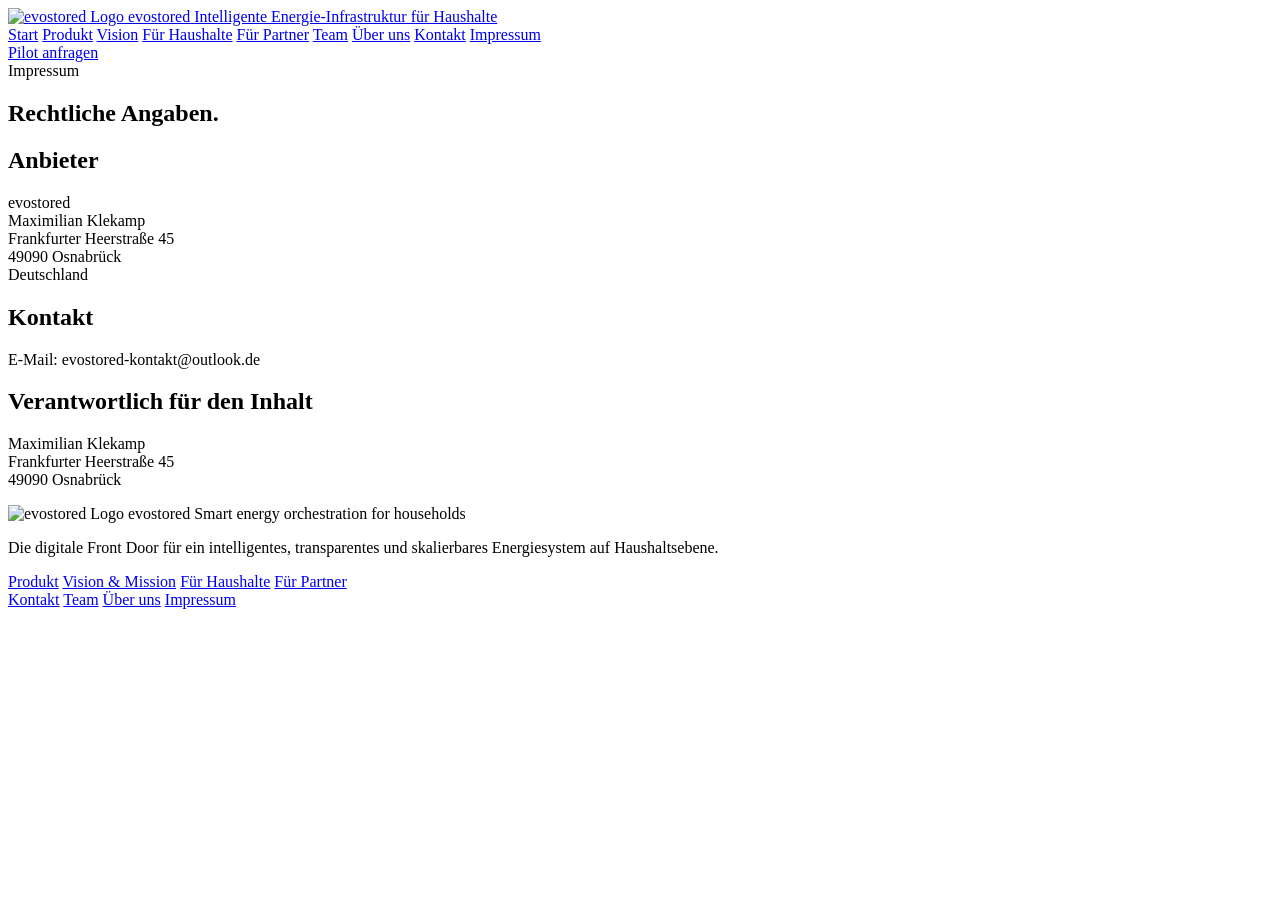
==== impressum.html @ fd114078 "Create impressum.html" ====
<!DOCTYPE html>
<html lang="de">
<head>
  <meta charset="utf-8" />
  <meta name="viewport" content="width=device-width, initial-scale=1.0" />
  <title>Impressum – evostored</title>
  <meta name="description" content="Impressum von evostored." />
  <link rel="stylesheet" href="styles.css" />
</head>
<body>
  <header class="site-header">
    <div class="container nav">
      <a class="brand" href="index.html">
        <img src="logo.png" alt="evostored Logo" />
        <span class="brand-copy">
          <span class="brand-name">evostored</span>
          <span class="brand-tag">Intelligente Energie-Infrastruktur für Haushalte</span>
        </span>
      </a>
      <nav class="nav-links" aria-label="Hauptnavigation">
        <a href="index.html">Start</a>
        <a href="produkt.html">Produkt</a>
        <a href="vision.html">Vision</a>
        <a href="kunden.html">Für Haushalte</a>
        <a href="partner.html">Für Partner</a>
        <a href="team.html">Team</a>
        <a href="ueber-uns.html">Über uns</a>
        <a href="kontakt.html">Kontakt</a>
        <a class="active" href="impressum.html">Impressum</a>
      </nav>
      <a class="nav-cta" href="kontakt.html">Pilot anfragen</a>
    </div>
  </header>

  <main>
    <section class="page-hero">
      <div class="container page-hero-inner">
        <div class="page-hero-copy">
          <span class="eyebrow">Impressum</span>
          <h1>Rechtliche Angaben.</h1>
        </div>
      </div>
    </section>

    <section class="section section-light">
      <div class="container">
        <article class="card legal-card">
          <div>
            <h2>Anbieter</h2>
            <p>
              evostored<br />
              Maximilian Klekamp<br />
              Frankfurter Heerstraße 45<br />
              49090 Osnabrück<br />
              Deutschland
            </p>
          </div>
          <div>
            <h2>Kontakt</h2>
            <p>E-Mail: evostored-kontakt@outlook.de</p>
          </div>
          <div>
            <h2>Verantwortlich für den Inhalt</h2>
            <p>
              Maximilian Klekamp<br />
              Frankfurter Heerstraße 45<br />
              49090 Osnabrück
            </p>
          </div>
        </article>
      </div>
    </section>
  </main>

  <footer class="site-footer">
    <div class="container footer-grid">
      <div>
        <div class="brand">
          <img src="logo.png" alt="evostored Logo" />
          <span class="brand-copy">
            <span class="brand-name">evostored</span>
            <span class="brand-tag">Smart energy orchestration for households</span>
          </span>
        </div>
        <p style="margin-top: 1rem;">
          Die digitale Front Door für ein intelligentes, transparentes und skalierbares Energiesystem auf Haushaltsebene.
        </p>
      </div>
      <div class="footer-links">
        <a href="produkt.html">Produkt</a>
        <a href="vision.html">Vision &amp; Mission</a>
        <a href="kunden.html">Für Haushalte</a>
        <a href="partner.html">Für Partner</a>
      </div>
      <div class="footer-meta">
        <a href="kontakt.html">Kontakt</a>
        <a href="team.html">Team</a>
        <a href="ueber-uns.html">Über uns</a>
        <a href="impressum.html">Impressum</a>
      </div>
    </div>
  </footer>
</body>
</html>
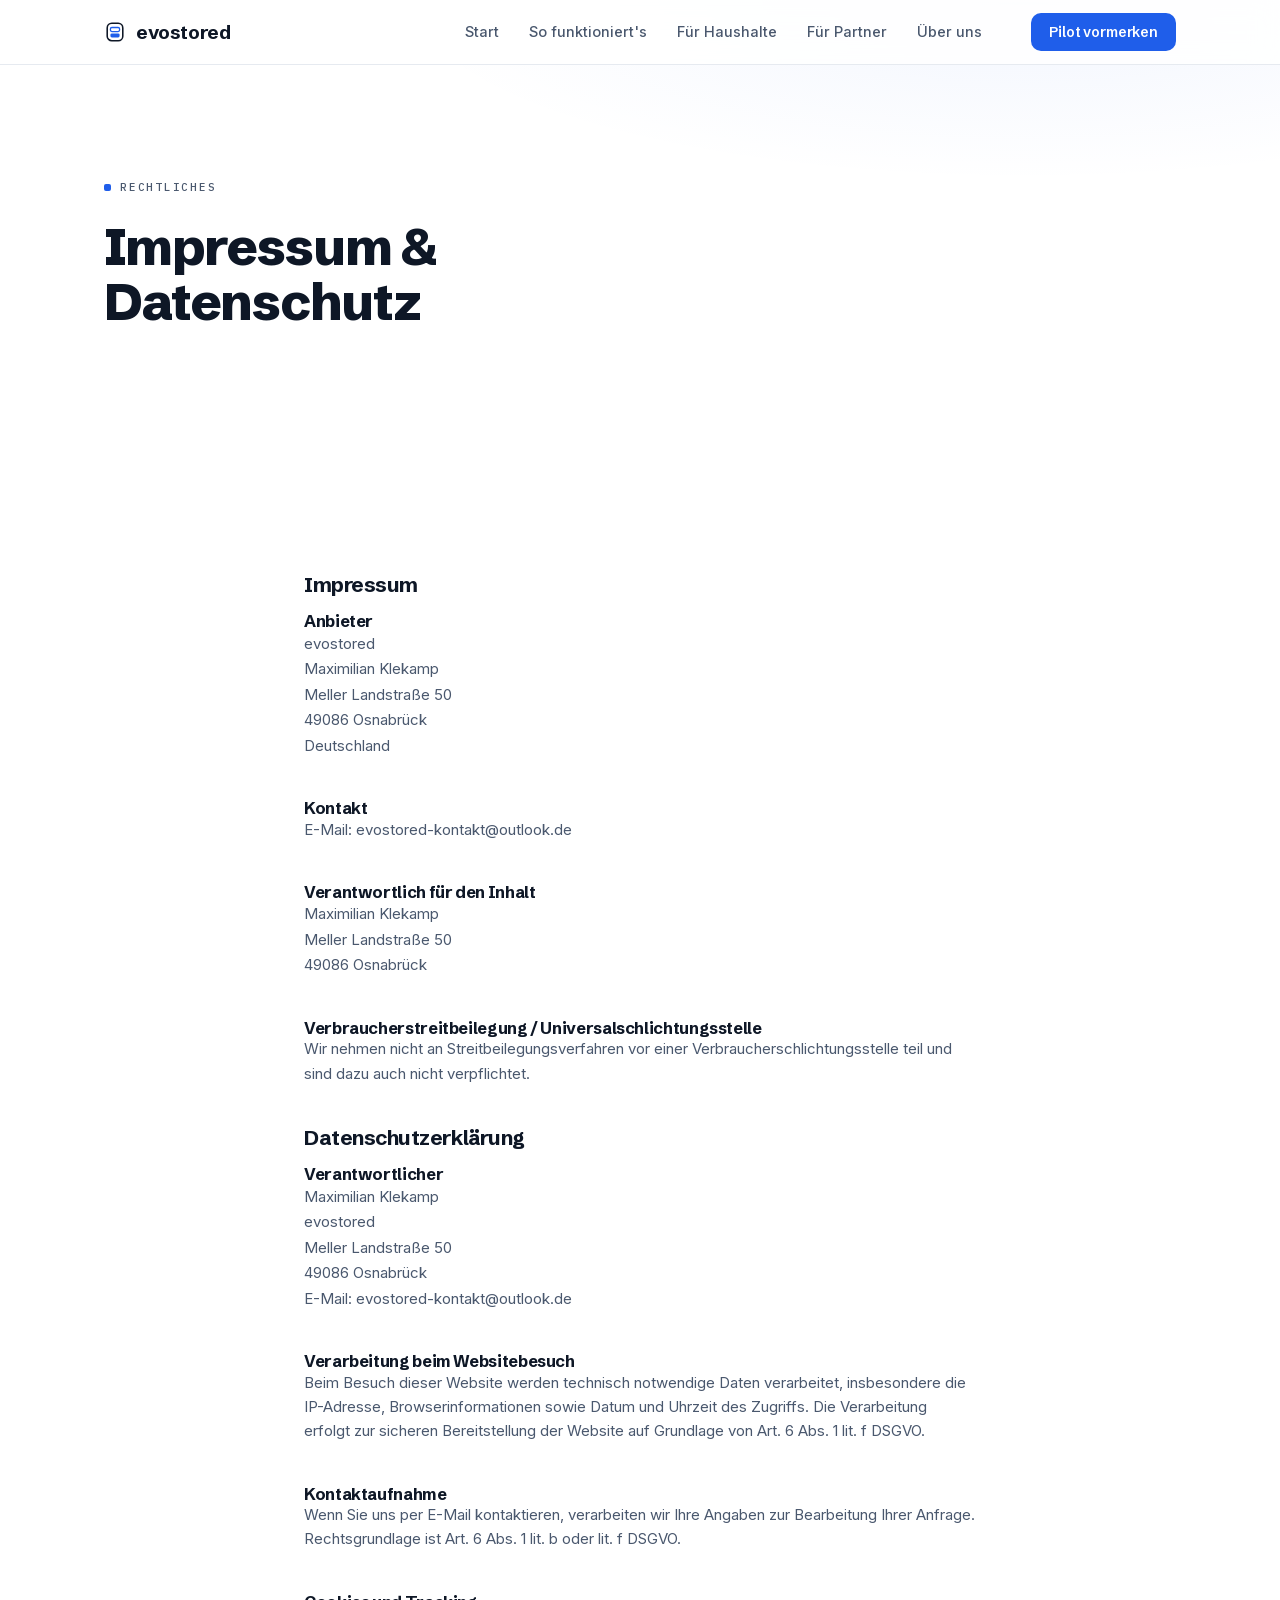
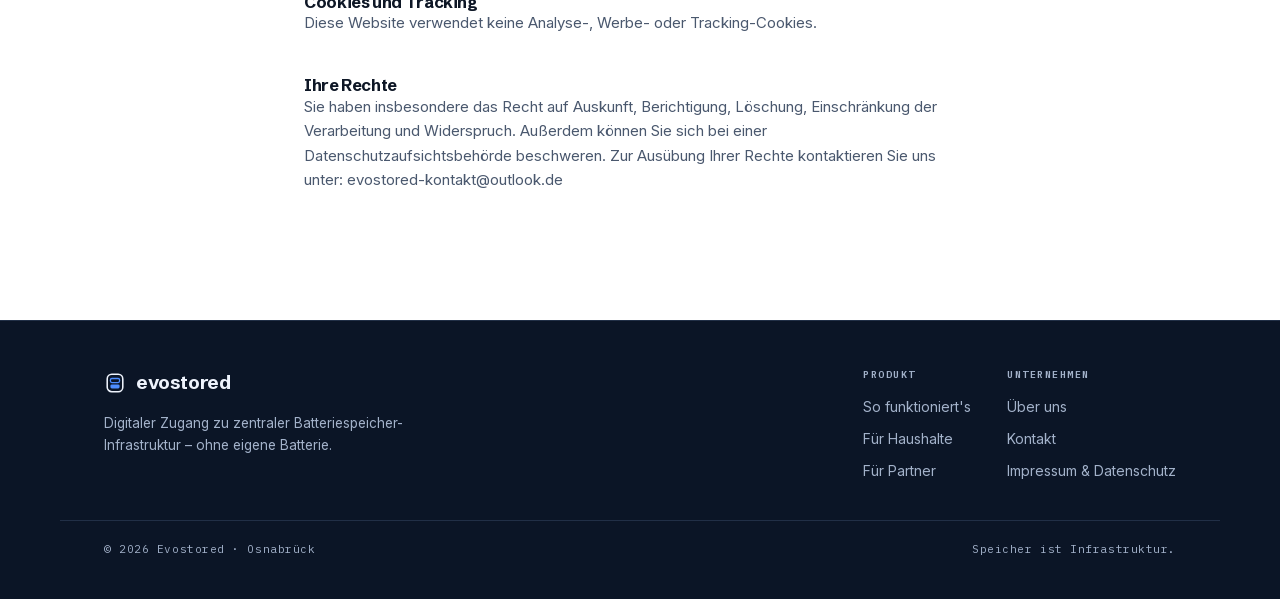
==== commit a803bcd4: "Helles Redesign + alle Review-Fixes Farbwelt gedreht: weißer Grund, Tinten-Navy, Elektroblau als Akt" ====
--- a/impressum.html
+++ b/impressum.html
@@ -2,103 +2,150 @@
 <html lang="de">
 <head>
   <meta charset="utf-8" />
-  <meta name="viewport" content="width=device-width, initial-scale=1.0" />
-  <title>Impressum – evostored</title>
-  <meta name="description" content="Impressum von evostored." />
+  <meta name="viewport" content="width=device-width, initial-scale=1" />
+  <title>Impressum &amp; Datenschutz – Evostored</title>
+  <meta name="description" content="Impressum und Datenschutzerklärung von Evostored." />
+  <meta name="robots" content="noindex, follow" />
+  <link rel="icon" type="image/svg+xml" href="favicon.svg" />
+  <script>document.documentElement.classList.add("js");</script>
   <link rel="stylesheet" href="styles.css" />
 </head>
 <body>
-  <header class="site-header">
-    <div class="container nav">
-      <a class="brand" href="index.html">
-        <img src="logo.png" alt="evostored Logo" />
-        <span class="brand-copy">
-          <span class="brand-name">evostored</span>
-          <span class="brand-tag">Intelligente Energie-Infrastruktur für Haushalte</span>
-        </span>
+
+  <header class="site-nav">
+    <div class="wrap nav-bar">
+      <a class="brand" href="index.html" aria-label="Evostored – Startseite">
+        <svg viewBox="0 0 24 24" aria-hidden="true">
+          <rect x="3.5" y="2.5" width="17" height="19" rx="5" fill="none" stroke="#0e1726" stroke-width="1.7"/>
+          <rect x="7" y="13.5" width="10" height="4.4" rx="1.6" fill="#1f5eea"/>
+          <rect x="7" y="7.1" width="10" height="4.4" rx="1.6" fill="none" stroke="#1f5eea" stroke-width="1.4"/>
+        </svg>
+        evostored
       </a>
       <nav class="nav-links" aria-label="Hauptnavigation">
         <a href="index.html">Start</a>
-        <a href="produkt.html">Produkt</a>
-        <a href="vision.html">Vision</a>
+        <a href="index.html#so-funktionierts">So funktioniert's</a>
         <a href="kunden.html">Für Haushalte</a>
         <a href="partner.html">Für Partner</a>
-        <a href="team.html">Team</a>
         <a href="ueber-uns.html">Über uns</a>
-        <a href="kontakt.html">Kontakt</a>
-        <a class="active" href="impressum.html">Impressum</a>
       </nav>
-      <a class="nav-cta" href="kontakt.html">Pilot anfragen</a>
+      <a class="btn btn-primary nav-cta" href="kontakt.html">Pilot vormerken</a>
+      <button class="nav-burger" aria-label="Menü öffnen" aria-expanded="false">
+        <svg viewBox="0 0 20 20" fill="none" stroke="currentColor" stroke-width="1.8" stroke-linecap="round"><path d="M2.5 5.5h15M2.5 10h15M2.5 14.5h15"/></svg>
+      </button>
     </div>
+    <nav class="nav-drawer" aria-label="Mobile Navigation">
+      <a href="index.html">Start</a>
+      <a href="index.html#so-funktionierts">So funktioniert's</a>
+      <a href="kunden.html">Für Haushalte</a>
+      <a href="partner.html">Für Partner</a>
+      <a href="ueber-uns.html">Über uns</a>
+      <a href="kontakt.html">Kontakt</a>
+      <a class="btn btn-primary drawer-cta" href="kontakt.html">Pilot vormerken</a>
+    </nav>
   </header>
 
   <main>
     <section class="page-hero">
-      <div class="container page-hero-inner">
-        <div class="page-hero-copy">
-          <span class="eyebrow">Impressum</span>
-          <h1>Rechtliche Angaben.</h1>
-        </div>
+      <div class="wrap">
+        <span class="kicker">Rechtliches</span>
+        <h1>Impressum &amp; Datenschutz</h1>
       </div>
     </section>
 
-    <section class="section section-light">
-      <div class="container">
-        <article class="card legal-card">
-          <div>
-            <h2>Anbieter</h2>
-            <p>
-              evostored<br />
-              Maximilian Klekamp<br />
-              Frankfurter Heerstraße 45<br />
-              49090 Osnabrück<br />
-              Deutschland
-            </p>
-          </div>
-          <div>
-            <h2>Kontakt</h2>
-            <p>E-Mail: evostored-kontakt@outlook.de</p>
-          </div>
-          <div>
-            <h2>Verantwortlich für den Inhalt</h2>
-            <p>
-              Maximilian Klekamp<br />
-              Frankfurter Heerstraße 45<br />
-              49090 Osnabrück
-            </p>
-          </div>
-        </article>
+    <section class="chapter">
+      <div class="wrap legal">
+        <div>
+          <h2>Impressum</h2>
+          <h3 style="margin-top: 18px;">Anbieter</h3>
+          <address>
+            evostored<br />
+            Maximilian Klekamp<br />
+            Meller Landstraße 50<br />
+            49086 Osnabrück<br />
+            Deutschland
+          </address>
+        </div>
+        <div>
+          <h3>Kontakt</h3>
+          <p>E-Mail: evostored-kontakt@outlook.de</p>
+        </div>
+        <div>
+          <h3>Verantwortlich für den Inhalt</h3>
+          <address>
+            Maximilian Klekamp<br />
+            Meller Landstraße 50<br />
+            49086 Osnabrück
+          </address>
+        </div>
+        <div>
+          <h3>Verbraucherstreitbeilegung / Universalschlichtungsstelle</h3>
+          <p>Wir nehmen nicht an Streitbeilegungsverfahren vor einer Verbraucherschlichtungsstelle teil und sind dazu auch nicht verpflichtet.</p>
+        </div>
+
+        <div>
+          <h2>Datenschutzerklärung</h2>
+          <h3 style="margin-top: 18px;">Verantwortlicher</h3>
+          <address>
+            Maximilian Klekamp<br />
+            evostored<br />
+            Meller Landstraße 50<br />
+            49086 Osnabrück<br />
+            E-Mail: evostored-kontakt@outlook.de
+          </address>
+        </div>
+        <div>
+          <h3>Verarbeitung beim Websitebesuch</h3>
+          <p>Beim Besuch dieser Website werden technisch notwendige Daten verarbeitet, insbesondere die IP-Adresse, Browserinformationen sowie Datum und Uhrzeit des Zugriffs. Die Verarbeitung erfolgt zur sicheren Bereitstellung der Website auf Grundlage von Art. 6 Abs. 1 lit. f DSGVO.</p>
+        </div>
+        <div>
+          <h3>Kontaktaufnahme</h3>
+          <p>Wenn Sie uns per E-Mail kontaktieren, verarbeiten wir Ihre Angaben zur Bearbeitung Ihrer Anfrage. Rechtsgrundlage ist Art. 6 Abs. 1 lit. b oder lit. f DSGVO.</p>
+        </div>
+        <div>
+          <h3>Cookies und Tracking</h3>
+          <p>Diese Website verwendet keine Analyse-, Werbe- oder Tracking-Cookies.</p>
+        </div>
+        <div>
+          <h3>Ihre Rechte</h3>
+          <p>Sie haben insbesondere das Recht auf Auskunft, Berichtigung, Löschung, Einschränkung der Verarbeitung und Widerspruch. Außerdem können Sie sich bei einer Datenschutzaufsichtsbehörde beschweren. Zur Ausübung Ihrer Rechte kontaktieren Sie uns unter: evostored-kontakt@outlook.de</p>
+        </div>
       </div>
     </section>
   </main>
 
   <footer class="site-footer">
-    <div class="container footer-grid">
-      <div>
-        <div class="brand">
-          <img src="logo.png" alt="evostored Logo" />
-          <span class="brand-copy">
-            <span class="brand-name">evostored</span>
-            <span class="brand-tag">Smart energy orchestration for households</span>
-          </span>
-        </div>
-        <p style="margin-top: 1rem;">
-          Die digitale Front Door für ein intelligentes, transparentes und skalierbares Energiesystem auf Haushaltsebene.
-        </p>
+    <div class="wrap footer-grid">
+      <div class="footer-brand">
+        <a class="brand" href="index.html">
+          <svg viewBox="0 0 24 24" aria-hidden="true">
+            <rect x="3.5" y="2.5" width="17" height="19" rx="5" fill="none" stroke="#eef3fc" stroke-width="1.7"/>
+            <rect x="7" y="13.5" width="10" height="4.4" rx="1.6" fill="#4d8dff"/>
+            <rect x="7" y="7.1" width="10" height="4.4" rx="1.6" fill="none" stroke="#4d8dff" stroke-width="1.4"/>
+          </svg>
+          evostored
+        </a>
+        <p>Digitaler Zugang zu zentraler Batteriespeicher-Infrastruktur – ohne eigene Batterie.</p>
       </div>
-      <div class="footer-links">
-        <a href="produkt.html">Produkt</a>
-        <a href="vision.html">Vision &amp; Mission</a>
+      <div class="footer-col">
+        <strong>Produkt</strong>
+        <a href="index.html#so-funktionierts">So funktioniert's</a>
         <a href="kunden.html">Für Haushalte</a>
         <a href="partner.html">Für Partner</a>
       </div>
-      <div class="footer-meta">
+      <div class="footer-col">
+        <strong>Unternehmen</strong>
+        <a href="ueber-uns.html">Über uns</a>
         <a href="kontakt.html">Kontakt</a>
-        <a href="team.html">Team</a>
-        <a href="ueber-uns.html">Über uns</a>
-        <a href="impressum.html">Impressum</a>
+        <a href="impressum.html">Impressum &amp; Datenschutz</a>
       </div>
     </div>
+    <div class="wrap footer-base">
+      <span>© 2026 Evostored · Osnabrück</span>
+      <span>Speicher ist Infrastruktur.</span>
+    </div>
   </footer>
+
+  <script src="app.js" defer></script>
 </body>
 </html>
--- a/styles.css
+++ b/styles.css
@@ -0,0 +1,1208 @@
+/* ============================================================
+   Evostored Design System — hell & vertrauensvoll
+   Weißer Grund, Tinten-Navy als Schrift, Elektroblau als
+   Aktionsfarbe. Funktionale Farben nur in Diagrammen:
+   Gelb = gespeicherte Energie, Blau = Netz/digital,
+   Grün = Erzeugung, Koralle = Verbrauch/teuer.
+   Dunkle Kapitel nur als Akzent (Perspektivwechsel, Abschluss).
+   ============================================================ */
+
+@font-face {
+  font-family: "Schibsted Grotesk";
+  font-style: normal;
+  font-weight: 400 800;
+  font-display: swap;
+  src: url(fonts/schibsted-grotesk-var.woff2) format("woff2");
+}
+@font-face {
+  font-family: "Inter";
+  font-style: normal;
+  font-weight: 400 600;
+  font-display: swap;
+  src: url(fonts/inter-var.woff2) format("woff2");
+}
+@font-face {
+  font-family: "IBM Plex Mono";
+  font-style: normal;
+  font-weight: 400;
+  font-display: swap;
+  src: url(fonts/ibm-plex-mono-400.woff2) format("woff2");
+}
+@font-face {
+  font-family: "IBM Plex Mono";
+  font-style: normal;
+  font-weight: 500;
+  font-display: swap;
+  src: url(fonts/ibm-plex-mono-500.woff2) format("woff2");
+}
+@font-face {
+  font-family: "IBM Plex Mono";
+  font-style: normal;
+  font-weight: 600;
+  font-display: swap;
+  src: url(fonts/ibm-plex-mono-600.woff2) format("woff2");
+}
+
+:root {
+  /* Helle Flächen */
+  --paper: #ffffff;
+  --cloud: #f5f7fa;
+  --line: #e6eaf0;
+  --line-strong: #d4dbe5;
+
+  /* Schrift auf hell */
+  --ink: #0e1726;
+  --ink-soft: #4a586e;
+  --faint: #64748b;
+
+  /* Aktionsfarbe */
+  --blue: #1f5eea;
+  --blue-deep: #1848c4;
+  --blue-soft: #eaf1ff;
+
+  /* Dunkle Akzent-Kapitel */
+  --night: #0b1526;
+  --night-2: #101d33;
+  --night-line: rgba(164, 194, 255, 0.15);
+  --night-line-strong: rgba(164, 194, 255, 0.28);
+  --snow: #eef3fc;
+  --snow-soft: #a3b2ca;
+
+  /* Funktionale Energie-Farben (Diagramme) */
+  --cell: #ffb840;        /* gespeicherte Energie */
+  --cell-deep: #b47710;   /* Gelb als Text auf hell */
+  --pv: #1f9e6d;          /* Erzeugung */
+  --load: #e05a48;        /* Verbrauch / teuer */
+
+  /* Typografie */
+  --display: "Schibsted Grotesk", "Inter", system-ui, sans-serif;
+  --body: "Inter", system-ui, -apple-system, sans-serif;
+  --mono: "IBM Plex Mono", ui-monospace, "SF Mono", monospace;
+
+  /* Geometrie */
+  --r-lg: 22px;
+  --r-md: 14px;
+  --r-sm: 9px;
+  --wrap: 1160px;
+  --pad: clamp(20px, 4.4vw, 44px);
+  --ease: cubic-bezier(0.22, 0.9, 0.3, 1);
+  --shadow-card: 0 22px 55px rgba(14, 23, 38, 0.07);
+}
+
+/* ---------------------------------------------------- Reset */
+*,
+*::before,
+*::after { box-sizing: border-box; margin: 0; padding: 0; }
+
+html { scroll-behavior: smooth; -webkit-text-size-adjust: 100%; }
+
+body {
+  overflow-x: clip;
+  background: var(--paper);
+  color: var(--ink);
+  font-family: var(--body);
+  font-size: 16.5px;
+  line-height: 1.62;
+  -webkit-font-smoothing: antialiased;
+  text-rendering: optimizeLegibility;
+}
+
+img, svg { display: block; max-width: 100%; }
+a { color: inherit; text-decoration: none; }
+button { font: inherit; cursor: pointer; }
+ul, ol { list-style: none; }
+strong { font-weight: 600; }
+
+::selection { background: rgba(31, 94, 234, 0.18); }
+
+a:focus-visible,
+button:focus-visible,
+summary:focus-visible {
+  outline: 2px solid var(--blue);
+  outline-offset: 3px;
+  border-radius: 4px;
+}
+
+.wrap { max-width: var(--wrap); margin-inline: auto; padding-inline: var(--pad); }
+
+.text-link {
+  text-decoration: underline;
+  text-underline-offset: 2px;
+  transition: color 0.16s var(--ease);
+}
+.text-link:hover { color: var(--blue); }
+
+/* ------------------------------------------------ Typo-Rollen */
+.kicker {
+  display: inline-flex;
+  align-items: center;
+  gap: 9px;
+  font-family: var(--mono);
+  font-size: 11px;
+  font-weight: 500;
+  letter-spacing: 0.16em;
+  text-transform: uppercase;
+  color: var(--ink-soft);
+}
+.kicker::before {
+  content: "";
+  width: 7px;
+  height: 7px;
+  border-radius: 2px;
+  background: var(--blue);
+  flex: 0 0 auto;
+}
+.kicker.k-cell::before { background: var(--cell); }
+.kicker.k-pv::before { background: var(--pv); }
+.kicker.k-load::before { background: var(--load); }
+
+h1, h2, h3 {
+  font-family: var(--display);
+  font-weight: 700;
+  letter-spacing: -0.022em;
+  line-height: 1.06;
+  text-wrap: balance;
+}
+
+.section-head { max-width: 720px; display: grid; gap: 18px; }
+.section-head h2 { font-size: clamp(29px, 4.2vw, 44px); }
+.section-head p { color: var(--ink-soft); max-width: 60ch; }
+
+.meter {
+  font-family: var(--mono);
+  font-variant-numeric: tabular-nums;
+  letter-spacing: -0.01em;
+}
+.unit {
+  font-family: var(--mono);
+  font-size: 0.62em;
+  font-weight: 500;
+  letter-spacing: 0.04em;
+  color: var(--faint);
+}
+
+/* ------------------------------------------------ Buttons */
+.btn {
+  display: inline-flex;
+  align-items: center;
+  justify-content: center;
+  gap: 9px;
+  min-height: 48px;
+  padding: 0 26px;
+  border-radius: 12px;
+  border: 1px solid transparent;
+  font-family: var(--display);
+  font-size: 15.5px;
+  font-weight: 600;
+  letter-spacing: -0.01em;
+  transition: transform 0.18s var(--ease), background 0.18s var(--ease),
+    border-color 0.18s var(--ease), color 0.18s var(--ease), box-shadow 0.18s var(--ease);
+}
+.btn:active { transform: translateY(1px); }
+.btn-primary { background: var(--blue); color: #ffffff; box-shadow: 0 10px 26px rgba(31, 94, 234, 0.22); }
+.btn-primary:hover { background: var(--blue-deep); }
+.btn-ghost { border-color: var(--line-strong); color: var(--ink); }
+.btn-ghost:hover { border-color: var(--ink-soft); background: var(--cloud); }
+.btn-arrow::after { content: "→"; font-family: var(--body); transition: transform 0.18s var(--ease); }
+.btn-arrow:hover::after { transform: translateX(3px); }
+
+.chapter-dark .btn-ghost { border-color: var(--night-line-strong); color: var(--snow); }
+.chapter-dark .btn-ghost:hover { border-color: var(--snow-soft); background: rgba(164, 194, 255, 0.08); }
+
+/* ------------------------------------------------ Navigation */
+.site-nav {
+  position: fixed;
+  inset: 0 0 auto;
+  z-index: 80;
+  background: rgba(255, 255, 255, 0.86);
+  -webkit-backdrop-filter: blur(14px);
+  backdrop-filter: blur(14px);
+  border-bottom: 1px solid var(--line);
+}
+.nav-bar {
+  height: 64px;
+  display: flex;
+  align-items: center;
+  gap: 28px;
+}
+.brand {
+  display: inline-flex;
+  align-items: center;
+  gap: 10px;
+  font-family: var(--display);
+  font-size: 19px;
+  font-weight: 700;
+  letter-spacing: -0.02em;
+  color: var(--ink);
+}
+.brand svg { width: 22px; height: 22px; }
+.nav-links {
+  display: flex;
+  gap: 4px;
+  margin-left: auto;
+}
+.nav-links a {
+  padding: 8px 13px;
+  border-radius: 9px;
+  font-size: 14.5px;
+  font-weight: 500;
+  color: var(--ink-soft);
+  transition: color 0.16s var(--ease), background 0.16s var(--ease);
+}
+.nav-links a:hover { color: var(--ink); background: var(--cloud); }
+.nav-links a.active { color: var(--ink); }
+.nav-cta {
+  margin-left: 8px;
+  min-height: 38px;
+  padding: 0 17px;
+  border-radius: 10px;
+  font-size: 14px;
+  box-shadow: none;
+}
+.nav-burger {
+  display: none;
+  margin-left: auto;
+  width: 42px;
+  height: 42px;
+  border: 1px solid var(--line-strong);
+  border-radius: 10px;
+  background: transparent;
+  color: var(--ink);
+  align-items: center;
+  justify-content: center;
+}
+.nav-burger svg { width: 19px; height: 19px; }
+.nav-drawer { display: none; }
+
+/* ------------------------------------------------ Sektionen */
+.chapter { padding-block: clamp(78px, 10vw, 132px); background: var(--paper); }
+.chapter-alt { background: var(--cloud); }
+.chapter-dark { background: var(--night); color: var(--snow); }
+.chapter-dark .section-head p,
+.chapter-dark p { color: var(--snow-soft); }
+.chapter-dark .kicker { color: var(--snow-soft); }
+.chapter-dark .kicker::before { background: var(--cell); }
+.chapter-tight { padding-top: clamp(20px, 3vw, 36px); }
+
+/* Reveal-Grundlage: verstecken nur, wenn JS aktiv ist */
+.js .rv { opacity: 0; transform: translateY(26px); transition: opacity 0.7s var(--ease), transform 0.7s var(--ease); }
+.js .rv.is-in { opacity: 1; transform: none; }
+.js .rv-2 { transition-delay: 0.1s; }
+.js .rv-3 { transition-delay: 0.2s; }
+.js .rv-4 { transition-delay: 0.3s; }
+
+/* ------------------------------------------------ Hero */
+.hero {
+  position: relative;
+  padding-block: clamp(120px, 14vw, 168px) clamp(64px, 8vw, 104px);
+  background:
+    radial-gradient(80% 55% at 78% 0%, rgba(31, 94, 234, 0.07), transparent 68%),
+    var(--paper);
+  overflow: hidden;
+}
+.hero::before {
+  content: "";
+  position: absolute;
+  inset: 0;
+  background-image:
+    linear-gradient(rgba(14, 23, 38, 0.045) 1px, transparent 1px),
+    linear-gradient(90deg, rgba(14, 23, 38, 0.045) 1px, transparent 1px);
+  background-size: 72px 72px;
+  mask-image: radial-gradient(110% 80% at 50% 0%, rgba(0, 0, 0, 0.55), transparent 70%);
+  -webkit-mask-image: radial-gradient(110% 80% at 50% 0%, rgba(0, 0, 0, 0.55), transparent 70%);
+  pointer-events: none;
+}
+.hero-grid {
+  position: relative;
+  display: grid;
+  grid-template-columns: minmax(0, 1.04fr) minmax(0, 0.96fr);
+  gap: clamp(40px, 6vw, 84px);
+  align-items: center;
+}
+.hero-copy h1 {
+  font-size: clamp(34px, 4.4vw, 54px);
+  font-weight: 800;
+  margin-block: 20px 18px;
+  max-width: 15ch;
+}
+.hero-copy h1 em {
+  font-style: normal;
+  color: var(--blue);
+}
+.hero-copy > p {
+  font-size: clamp(16.5px, 1.5vw, 18.5px);
+  color: var(--ink-soft);
+  max-width: 46ch;
+}
+.hero-actions { display: flex; flex-wrap: wrap; gap: 13px; margin-top: 32px; }
+.hero-foot {
+  margin-top: 36px;
+  display: flex;
+  flex-wrap: wrap;
+  gap: 10px 24px;
+  font-family: var(--mono);
+  font-size: 11.5px;
+  letter-spacing: 0.05em;
+  color: var(--ink-soft);
+}
+.hero-foot span { display: inline-flex; align-items: center; gap: 8px; }
+.hero-foot span::before { content: "✓"; color: var(--pv); font-weight: 600; }
+
+/* ------------------------------------------------ Flow-Szene (Hero) */
+.flow-scene {
+  position: relative;
+  min-width: 0;
+  border: 1px solid var(--line);
+  border-radius: var(--r-lg);
+  background: var(--paper);
+  box-shadow: var(--shadow-card);
+  padding: 22px 22px 18px;
+}
+.flow-head {
+  display: flex;
+  flex-wrap: wrap;
+  align-items: center;
+  justify-content: space-between;
+  gap: 8px 12px;
+  margin-bottom: 12px;
+}
+.flow-title {
+  font-family: var(--mono);
+  font-size: 11px;
+  font-weight: 500;
+  letter-spacing: 0.14em;
+  text-transform: uppercase;
+  color: var(--faint);
+}
+.flow-state {
+  display: inline-flex;
+  align-items: center;
+  gap: 8px;
+  font-family: var(--mono);
+  font-size: 11px;
+  padding: 6px 11px;
+  border-radius: 99px;
+  border: 1px solid var(--line);
+  background: var(--cloud);
+  color: var(--ink-soft);
+}
+.flow-state i { width: 7px; height: 7px; border-radius: 50%; background: var(--pv); flex: 0 0 auto; transition: background 0.4s var(--ease); }
+.is-evening .flow-state i { background: var(--cell); }
+
+.flow-svg { width: 100%; height: auto; }
+.flow-svg text { font-family: var(--mono); letter-spacing: 0.02em; }
+
+.fs-node { fill: var(--cloud); stroke: var(--line-strong); }
+.fs-node-core { fill: var(--blue-soft); stroke: var(--blue); }
+.fs-icon { stroke: var(--ink); fill: none; stroke-width: 1.6; stroke-linecap: round; stroke-linejoin: round; }
+.fs-label { fill: var(--ink); font-size: 12.5px; font-weight: 500; }
+.fs-sub { fill: var(--ink-soft); font-size: 10px; }
+.fs-line { stroke: var(--line-strong); stroke-width: 1.5; fill: none; }
+.fs-core-word { fill: var(--blue-deep); font-size: 12.5px; font-weight: 600; letter-spacing: 0.2em; }
+
+.fs-soc-track { fill: #e2e7ef; }
+.fs-soc-fill { fill: var(--cell); transition: width 1.1s var(--ease); }
+
+/* Impulse entlang der Flusslinie */
+.pulse {
+  offset-path: var(--path);
+  offset-rotate: 0deg;
+  animation: pulse-run var(--dur, 3.6s) linear infinite;
+  animation-delay: var(--delay, 0s);
+  opacity: 0;
+}
+@keyframes pulse-run {
+  0% { offset-distance: 0%; opacity: 0; }
+  8% { opacity: 1; }
+  88% { opacity: 1; }
+  100% { offset-distance: 100%; opacity: 0; }
+}
+.pulse-up { animation-name: pulse-run-up; }
+@keyframes pulse-run-up {
+  0% { offset-distance: 100%; opacity: 0; }
+  8% { opacity: 1; }
+  88% { opacity: 1; }
+  100% { offset-distance: 0%; opacity: 0; }
+}
+.flow-scene .p-charge { display: initial; }
+.flow-scene .p-discharge { display: none; }
+.flow-scene.is-evening .p-charge { display: none; }
+.flow-scene.is-evening .p-discharge { display: initial; }
+
+.flow-caption {
+  margin-top: 10px;
+  display: flex;
+  flex-wrap: wrap;
+  justify-content: space-between;
+  gap: 6px 14px;
+  font-family: var(--mono);
+  font-size: 10.5px;
+  letter-spacing: 0.04em;
+  color: var(--faint);
+}
+
+/* ------------------------------------------------ Tagesverlauf-Chart */
+.daychart-card {
+  margin-top: clamp(40px, 6vw, 64px);
+  border: 1px solid var(--line);
+  border-radius: var(--r-lg);
+  background: var(--paper);
+  padding: clamp(22px, 3.4vw, 38px);
+  box-shadow: var(--shadow-card);
+}
+.daychart-svg { width: 100%; height: auto; }
+.daychart-svg .axis { stroke: var(--line); stroke-width: 1; }
+.daychart-svg .curve-pv { stroke: var(--pv); stroke-width: 2.4; fill: none; }
+.daychart-svg .curve-load { stroke: var(--load); stroke-width: 2.4; fill: none; }
+.daychart-svg .fill-pv { fill: rgba(31, 158, 109, 0.11); }
+.daychart-svg .fill-gap { fill: rgba(224, 90, 72, 0.13); }
+.daychart-svg text { font-family: var(--mono); font-size: 10.5px; fill: var(--ink-soft); letter-spacing: 0.06em; }
+.daychart-svg .anno { font-size: 11.5px; font-weight: 600; fill: var(--ink); letter-spacing: 0; font-family: var(--body); }
+.js .chart-draw .curve-pv,
+.js .chart-draw .curve-load {
+  stroke-dasharray: 900;
+  stroke-dashoffset: 900;
+  transition: stroke-dashoffset 1.6s var(--ease);
+}
+.js .chart-draw.is-in .curve-pv { stroke-dashoffset: 0; }
+.js .chart-draw.is-in .curve-load { stroke-dashoffset: 0; transition-delay: 0.35s; }
+.daychart-legend {
+  display: flex;
+  flex-wrap: wrap;
+  gap: 10px 26px;
+  margin-top: 16px;
+  font-family: var(--mono);
+  font-size: 11px;
+  letter-spacing: 0.05em;
+  color: var(--ink-soft);
+}
+.daychart-legend span { display: inline-flex; align-items: center; gap: 8px; }
+.daychart-legend i { width: 16px; height: 3px; border-radius: 2px; }
+.daychart-legend .l-pv { background: var(--pv); }
+.daychart-legend .l-load { background: var(--load); }
+
+.fact-row {
+  margin-top: clamp(34px, 5vw, 52px);
+  display: grid;
+  grid-template-columns: repeat(2, minmax(0, 1fr));
+  gap: 16px;
+  max-width: 780px;
+}
+.fact {
+  border-left: 2px solid var(--line-strong);
+  padding-left: 18px;
+  display: grid;
+  gap: 4px;
+}
+.fact strong {
+  font-family: var(--mono);
+  font-size: clamp(22px, 2.6vw, 30px);
+  font-weight: 600;
+  color: var(--ink);
+  font-variant-numeric: tabular-nums;
+}
+.fact span { font-size: 14px; color: var(--ink-soft); max-width: 34ch; }
+.fact-src { margin-top: 14px; font-size: 12.5px; color: var(--faint); }
+
+/* ------------------------------------------------ Altes Modell */
+.oldway {
+  margin-top: clamp(40px, 6vw, 64px);
+  display: grid;
+  grid-template-columns: minmax(0, 1fr) minmax(0, 1fr);
+  gap: clamp(28px, 4.4vw, 56px);
+  align-items: center;
+}
+.oldway-visual {
+  border: 1px solid var(--line);
+  border-radius: var(--r-lg);
+  background: var(--paper);
+  box-shadow: var(--shadow-card);
+  padding: clamp(20px, 3vw, 32px);
+}
+.oldway-svg { width: 100%; height: auto; }
+.oldway-svg .house { stroke: var(--ink); stroke-width: 1.7; fill: none; stroke-linejoin: round; stroke-linecap: round; }
+.oldway-svg .batt { fill: rgba(224, 90, 72, 0.1); stroke: var(--load); stroke-width: 1.6; }
+.oldway-svg text { font-family: var(--mono); font-size: 10.5px; fill: var(--ink-soft); letter-spacing: 0.04em; }
+.oldway-svg .price { font-size: 15px; font-weight: 600; fill: var(--ink); }
+.oldway-tags { display: grid; gap: 11px; }
+.oldway-tag {
+  display: flex;
+  align-items: baseline;
+  gap: 14px;
+  border: 1px solid var(--line);
+  border-radius: var(--r-md);
+  background: var(--paper);
+  padding: 15px 18px;
+}
+.chapter-alt .oldway-tag,
+.chapter-alt .step-card,
+.chapter-alt .info-card { box-shadow: 0 10px 26px rgba(14, 23, 38, 0.04); }
+.oldway-tag strong {
+  font-family: var(--mono);
+  font-size: 14px;
+  font-weight: 600;
+  color: var(--load);
+  white-space: nowrap;
+}
+.oldway-tag span { font-size: 14.5px; color: var(--ink-soft); }
+
+/* ------------------------------------------------ Der Wechsel (dunkler Akzent) */
+.shift { text-align: center; }
+.shift .section-head { max-width: 860px; margin-inline: auto; }
+.shift h2 { font-size: clamp(30px, 4.8vw, 52px); }
+.shift-claim {
+  margin-top: 16px;
+  font-family: var(--display);
+  font-size: clamp(19px, 2.4vw, 25px);
+  font-weight: 600;
+  color: var(--cell);
+  letter-spacing: -0.015em;
+}
+.network-stage {
+  margin-top: clamp(44px, 6.5vw, 72px);
+  border: 1px solid var(--night-line);
+  border-radius: var(--r-lg);
+  background:
+    radial-gradient(80% 70% at 50% 100%, rgba(255, 184, 64, 0.07), transparent 70%),
+    var(--night-2);
+  padding: clamp(20px, 3.4vw, 40px);
+}
+.network-svg { width: 100%; height: auto; }
+.network-svg .n-house { stroke: var(--snow-soft); stroke-width: 1.5; fill: none; stroke-linejoin: round; stroke-linecap: round; }
+.network-svg .n-line { stroke: var(--night-line-strong); stroke-width: 1.2; fill: none; }
+.network-svg .n-core { fill: var(--night); stroke: var(--cell); stroke-width: 1.6; }
+.network-svg text { font-family: var(--mono); letter-spacing: 0.1em; }
+.network-svg .n-core-label { fill: var(--cell); font-size: 12px; font-weight: 600; letter-spacing: 0.22em; }
+.network-svg .n-block { fill: #16273f; stroke: var(--night-line-strong); stroke-width: 1.4; }
+.network-svg .n-cell { fill: rgba(255, 184, 64, 0.75); }
+.network-svg .n-sub { fill: var(--snow-soft); font-size: 10.5px; }
+
+/* ------------------------------------------------ Schritte */
+.steps {
+  margin-top: clamp(40px, 6vw, 64px);
+  display: grid;
+  grid-template-columns: repeat(3, minmax(0, 1fr));
+  gap: 16px;
+  counter-reset: step;
+}
+.step-card {
+  border: 1px solid var(--line);
+  border-radius: var(--r-lg);
+  background: var(--paper);
+  padding: 26px 24px 28px;
+  display: grid;
+  gap: 14px;
+  align-content: start;
+}
+.step-card::before {
+  counter-increment: step;
+  content: "0" counter(step);
+  font-family: var(--mono);
+  font-size: 12px;
+  font-weight: 600;
+  letter-spacing: 0.14em;
+  color: var(--blue);
+}
+.step-card h3 { font-size: 20.5px; }
+.step-card p { font-size: 15px; color: var(--ink-soft); }
+.step-visual {
+  order: -1;
+  height: 118px;
+  border-radius: var(--r-md);
+  background: var(--cloud);
+  display: grid;
+  place-items: center;
+}
+.step-visual svg { width: 84%; height: auto; max-height: 96px; }
+.step-visual .sv-stroke { stroke: var(--ink); stroke-width: 1.6; fill: none; stroke-linecap: round; stroke-linejoin: round; }
+.step-visual .sv-soft { stroke: #a9b4c6; }
+.step-visual .sv-cell { fill: var(--cell); }
+.step-visual .sv-blue { stroke: var(--blue); }
+.step-visual text { font-family: var(--mono); font-size: 9.5px; fill: var(--ink-soft); letter-spacing: 0.08em; }
+
+/* ------------------------------------------------ App-Interface */
+.app-section-grid {
+  display: grid;
+  grid-template-columns: minmax(0, 0.9fr) minmax(0, 1.1fr);
+  gap: clamp(36px, 6vw, 80px);
+  align-items: center;
+}
+.app-points { display: grid; gap: 20px; margin-top: 30px; }
+.app-point { display: grid; grid-template-columns: 34px 1fr; gap: 14px; align-items: start; }
+.app-point i {
+  width: 34px;
+  height: 34px;
+  border-radius: 10px;
+  border: 1px solid var(--line-strong);
+  background: var(--paper);
+  display: grid;
+  place-items: center;
+  color: var(--blue);
+}
+.app-point i svg { width: 17px; height: 17px; stroke: currentColor; fill: none; stroke-width: 1.7; stroke-linecap: round; stroke-linejoin: round; }
+.app-point strong { display: block; font-family: var(--display); font-size: 16.5px; letter-spacing: -0.01em; }
+.app-point span { font-size: 14.5px; color: var(--ink-soft); }
+
+/* Das Gerät bleibt dunkel – die App selbst ist das dunkle Objekt auf hellem Grund. */
+.device {
+  justify-self: center;
+  width: min(400px, 100%);
+  border: 1px solid var(--line-strong);
+  border-radius: 30px;
+  background: #17222f;
+  padding: 16px;
+  box-shadow: 0 40px 90px rgba(14, 23, 38, 0.28);
+}
+.device-screen {
+  border-radius: 18px;
+  background: var(--night);
+  border: 1px solid var(--night-line);
+  padding: 22px 20px 24px;
+  display: grid;
+  gap: 20px;
+}
+.device-top {
+  display: flex;
+  justify-content: space-between;
+  align-items: center;
+  font-family: var(--mono);
+  font-size: 10px;
+  letter-spacing: 0.14em;
+  text-transform: uppercase;
+  color: var(--snow-soft);
+}
+.device-tag {
+  border: 1px solid var(--night-line-strong);
+  border-radius: 99px;
+  padding: 4px 9px;
+  color: var(--cell);
+}
+.soc { display: grid; gap: 10px; }
+.soc-num { font-family: var(--mono); font-size: 34px; font-weight: 600; color: var(--snow); font-variant-numeric: tabular-nums; }
+.soc-num .unit { font-size: 14px; color: var(--snow-soft); }
+.soc-bar { height: 10px; border-radius: 99px; background: rgba(164, 194, 255, 0.14); overflow: hidden; }
+.soc-bar i { display: block; height: 100%; width: 0; border-radius: 99px; background: linear-gradient(90deg, #d78f14, var(--cell)); transition: width 1.3s var(--ease); }
+.soc-caption { display: flex; justify-content: space-between; font-family: var(--mono); font-size: 10.5px; color: var(--snow-soft); letter-spacing: 0.05em; }
+.device-stats { display: grid; grid-template-columns: 1fr 1fr; gap: 10px; }
+.dstat {
+  border: 1px solid var(--night-line);
+  border-radius: var(--r-md);
+  padding: 13px 14px;
+  display: grid;
+  gap: 3px;
+}
+.dstat small { font-family: var(--mono); font-size: 9.5px; letter-spacing: 0.1em; text-transform: uppercase; color: var(--snow-soft); }
+.dstat strong { font-family: var(--mono); font-size: 17px; font-weight: 600; color: var(--snow); font-variant-numeric: tabular-nums; }
+.dstat strong em { font-style: normal; font-size: 11px; color: var(--snow-soft); }
+.dstat .up { color: #4cd695; }
+.device-note {
+  font-family: var(--mono);
+  font-size: 10px;
+  letter-spacing: 0.06em;
+  color: var(--snow-soft);
+  text-align: center;
+}
+
+/* ------------------------------------------------ Infrastruktur */
+.infra-grid {
+  margin-top: clamp(40px, 6vw, 64px);
+  display: grid;
+  grid-template-columns: minmax(0, 1.1fr) minmax(0, 0.9fr);
+  gap: clamp(28px, 4.4vw, 56px);
+  align-items: stretch;
+}
+.infra-visual {
+  border: 1px solid var(--line);
+  border-radius: var(--r-lg);
+  background: var(--paper);
+  box-shadow: var(--shadow-card);
+  padding: clamp(22px, 3.2vw, 36px);
+  display: grid;
+  align-content: center;
+}
+.block-svg { width: 100%; height: auto; }
+.block-svg .b-frame { fill: #fbfcfe; stroke: var(--ink); stroke-width: 1.7; }
+.block-svg .b-cell { fill: rgba(255, 184, 64, 0.22); stroke: var(--cell-deep); stroke-width: 1.2; }
+.block-svg .b-cell-res { fill: var(--cloud); stroke: #b3bdcc; stroke-dasharray: 3 3; }
+.block-svg .b-detail { stroke: var(--ink-soft); stroke-width: 1.2; fill: none; }
+.block-svg text { font-family: var(--mono); font-size: 10px; fill: var(--ink-soft); letter-spacing: 0.08em; }
+.spec-list { display: grid; gap: 12px; align-content: center; }
+.spec {
+  display: flex;
+  justify-content: space-between;
+  align-items: baseline;
+  gap: 18px;
+  border: 1px solid var(--line);
+  border-radius: var(--r-md);
+  background: var(--paper);
+  padding: 16px 19px;
+}
+.spec span { font-size: 14.5px; color: var(--ink-soft); }
+.spec strong { font-family: var(--mono); font-size: 17px; font-weight: 600; color: var(--ink); white-space: nowrap; font-variant-numeric: tabular-nums; }
+.spec-note { font-size: 12.5px; color: var(--ink-soft); padding-inline: 4px; }
+
+/* ------------------------------------------------ Skalierung */
+.scale-stage { text-align: center; }
+.scale-count {
+  font-family: var(--mono);
+  font-weight: 600;
+  font-size: clamp(48px, 8vw, 92px);
+  color: var(--ink);
+  font-variant-numeric: tabular-nums;
+  letter-spacing: -0.03em;
+}
+.scale-label { font-family: var(--mono); font-size: 12px; letter-spacing: 0.18em; text-transform: uppercase; color: var(--ink-soft); margin-top: 4px; }
+.dotfield {
+  margin: clamp(30px, 5vw, 48px) auto 0;
+  display: grid;
+  grid-template-columns: repeat(25, 1fr);
+  gap: 9px;
+  width: min(560px, 88%);
+}
+.dotfield i {
+  aspect-ratio: 1;
+  border-radius: 3px;
+  background: #dfe5ee;
+  transition: background 0.5s var(--ease), transform 0.5s var(--ease);
+  transform: scale(0.6);
+}
+.dotfield i.on { background: var(--blue); transform: scale(1); }
+.scale-sum {
+  margin-top: clamp(30px, 5vw, 44px);
+  display: inline-flex;
+  flex-wrap: wrap;
+  justify-content: center;
+  gap: 10px 30px;
+  font-family: var(--mono);
+  font-size: 12.5px;
+  letter-spacing: 0.06em;
+  color: var(--ink-soft);
+}
+.scale-sum b { color: var(--ink); font-weight: 600; }
+
+/* ------------------------------------------------ Zwei Wege */
+.paths-grid {
+  margin-top: clamp(40px, 6vw, 64px);
+  display: grid;
+  grid-template-columns: 1fr 1fr;
+  gap: 18px;
+}
+.path-card {
+  border: 1px solid var(--line);
+  border-radius: var(--r-lg);
+  background: var(--paper);
+  padding: clamp(26px, 3.4vw, 38px);
+  display: grid;
+  gap: 16px;
+  align-content: start;
+  transition: transform 0.22s var(--ease), box-shadow 0.22s var(--ease), border-color 0.22s var(--ease);
+}
+.path-card:hover {
+  transform: translateY(-3px);
+  box-shadow: 0 26px 60px rgba(14, 23, 38, 0.1);
+  border-color: var(--line-strong);
+}
+.path-card h3 { font-size: clamp(22px, 2.4vw, 27px); }
+.path-card ul { display: grid; gap: 9px; }
+.path-card li {
+  position: relative;
+  padding-left: 22px;
+  font-size: 15px;
+  color: var(--ink-soft);
+}
+.path-card li::before {
+  content: "";
+  position: absolute;
+  left: 0;
+  top: 0.52em;
+  width: 12px;
+  height: 6px;
+  border-left: 2px solid var(--blue);
+  border-bottom: 2px solid var(--blue);
+  transform: rotate(-45deg) translateY(-2px);
+}
+.path-link {
+  margin-top: 8px;
+  justify-self: start;
+  font-family: var(--display);
+  font-weight: 600;
+  font-size: 15.5px;
+  color: var(--blue-deep);
+  display: inline-flex;
+  align-items: center;
+  gap: 8px;
+}
+.path-link::after { content: "→"; transition: transform 0.18s var(--ease); }
+.path-card:hover .path-link::after { transform: translateX(4px); }
+
+/* ------------------------------------------------ Pilot */
+.milestones { margin-top: clamp(44px, 6vw, 68px); display: grid; }
+.milestone {
+  display: grid;
+  grid-template-columns: 30px minmax(0, 220px) 1fr;
+  gap: 20px;
+  padding-block: 22px;
+  border-top: 1px solid var(--line);
+  align-items: start;
+}
+.milestone:last-child { border-bottom: 1px solid var(--line); }
+.milestone-dot { position: relative; display: grid; justify-items: center; }
+.milestone-dot i {
+  width: 13px;
+  height: 13px;
+  border-radius: 50%;
+  border: 2px solid var(--line-strong);
+  margin-top: 5px;
+  background: var(--paper);
+}
+.milestone.is-active .milestone-dot i { border-color: var(--blue); background: var(--blue); box-shadow: 0 0 0 5px rgba(31, 94, 234, 0.14); }
+.milestone h3 { font-size: 17.5px; }
+.milestone-status {
+  margin-top: 7px;
+  display: inline-block;
+  font-family: var(--mono);
+  font-size: 10px;
+  letter-spacing: 0.13em;
+  text-transform: uppercase;
+  border: 1px solid var(--line-strong);
+  border-radius: 99px;
+  padding: 4px 9px;
+  color: var(--ink-soft);
+}
+.milestone.is-active .milestone-status { color: var(--blue-deep); border-color: rgba(31, 94, 234, 0.4); }
+.milestone p { font-size: 14.5px; color: var(--ink-soft); max-width: 62ch; }
+
+/* ------------------------------------------------ Ökosystem */
+.eco-grid {
+  margin-top: clamp(40px, 6vw, 64px);
+  display: grid;
+  grid-template-columns: repeat(4, minmax(0, 1fr));
+  gap: 14px;
+}
+.eco-card {
+  border: 1px solid var(--line);
+  border-radius: var(--r-md);
+  background: var(--paper);
+  padding: 20px;
+  display: grid;
+  gap: 8px;
+  align-content: start;
+}
+.eco-card small {
+  font-family: var(--mono);
+  font-size: 10px;
+  letter-spacing: 0.13em;
+  text-transform: uppercase;
+  color: var(--blue-deep);
+}
+.eco-card h3 { font-size: 16.5px; }
+.eco-card p { font-size: 13.5px; color: var(--ink-soft); }
+.eco-center {
+  margin-top: 14px;
+  border: 1px solid rgba(31, 94, 234, 0.35);
+  border-radius: var(--r-md);
+  background: var(--blue-soft);
+  padding: 18px 22px;
+  display: flex;
+  flex-wrap: wrap;
+  align-items: baseline;
+  justify-content: space-between;
+  gap: 10px;
+}
+.eco-center strong { font-family: var(--display); font-size: 17px; color: var(--ink); }
+.eco-center span { font-size: 14px; color: var(--ink-soft); }
+.eco-note { margin-top: 14px; font-size: 12.5px; color: var(--ink-soft); }
+
+/* ------------------------------------------------ Vision + CTA (dunkler Abschluss) */
+.vision { text-align: center; }
+.vision h2 {
+  max-width: 900px;
+  margin-inline: auto;
+  font-size: clamp(30px, 5vw, 54px);
+}
+.vision h2 em { font-style: normal; color: var(--cell); }
+.vision p { max-width: 620px; margin: 22px auto 0; }
+
+.cta-final { border-top: 1px solid var(--night-line); text-align: center; }
+.cta-final h2 { font-size: clamp(28px, 4vw, 44px); max-width: 700px; margin-inline: auto; }
+.cta-final p { max-width: 54ch; margin: 18px auto 0; }
+.cta-final .hero-actions { justify-content: center; margin-top: 32px; }
+.cta-final .btn-primary { box-shadow: 0 12px 30px rgba(31, 94, 234, 0.35); }
+.cta-mail { margin-top: 20px; font-family: var(--mono); font-size: 12.5px; color: var(--snow-soft); }
+.cta-mail a { color: var(--snow); border-bottom: 1px solid var(--night-line-strong); }
+.cta-mail a:hover { color: var(--cell); border-color: var(--cell); }
+
+/* ------------------------------------------------ Footer (dunkel, schließt ab) */
+.site-footer {
+  background: var(--night);
+  color: var(--snow);
+  border-top: 1px solid var(--night-line);
+  padding-block: 46px 40px;
+}
+.site-footer .brand { color: var(--snow); }
+.footer-grid {
+  display: grid;
+  grid-template-columns: minmax(0, 1.4fr) auto auto;
+  gap: 36px;
+}
+.footer-brand p { margin-top: 12px; font-size: 13.5px; color: var(--snow-soft); max-width: 34ch; }
+.footer-col { display: grid; gap: 9px; align-content: start; }
+.footer-col strong {
+  font-family: var(--mono);
+  font-size: 10px;
+  letter-spacing: 0.15em;
+  text-transform: uppercase;
+  color: var(--snow-soft);
+  margin-bottom: 4px;
+}
+.footer-col a { font-size: 14px; color: var(--snow-soft); }
+.footer-col a:hover { color: var(--snow); }
+.footer-base {
+  margin-top: 38px;
+  padding-top: 20px;
+  border-top: 1px solid var(--night-line);
+  display: flex;
+  flex-wrap: wrap;
+  justify-content: space-between;
+  gap: 10px;
+  font-family: var(--mono);
+  font-size: 11px;
+  letter-spacing: 0.05em;
+  color: var(--snow-soft);
+}
+
+/* ------------------------------------------------ Unterseiten */
+.page-hero {
+  position: relative;
+  padding-block: clamp(128px, 15vw, 172px) clamp(50px, 7vw, 84px);
+  background:
+    radial-gradient(70% 60% at 80% 0%, rgba(31, 94, 234, 0.06), transparent 70%),
+    var(--paper);
+}
+.page-hero h1 { font-size: clamp(32px, 4.6vw, 52px); font-weight: 800; margin-block: 20px 18px; max-width: 19ch; }
+.page-hero > .wrap > p { font-size: clamp(16.5px, 1.5vw, 18.5px); color: var(--ink-soft); max-width: 56ch; }
+
+/* Pakete */
+.packs-grid {
+  margin-top: clamp(38px, 5vw, 56px);
+  display: grid;
+  grid-template-columns: repeat(4, minmax(0, 1fr));
+  gap: 14px;
+}
+.pack {
+  border: 1px solid var(--line);
+  border-radius: var(--r-lg);
+  background: var(--paper);
+  padding: 24px 22px 26px;
+  display: grid;
+  gap: 15px;
+  align-content: start;
+  position: relative;
+}
+.pack.is-featured { border-color: rgba(31, 94, 234, 0.5); box-shadow: 0 20px 50px rgba(31, 94, 234, 0.1); }
+.pack-flag {
+  position: absolute;
+  top: -11px;
+  left: 20px;
+  font-family: var(--mono);
+  font-size: 9.5px;
+  letter-spacing: 0.12em;
+  text-transform: uppercase;
+  background: var(--blue);
+  color: #ffffff;
+  border-radius: 99px;
+  padding: 4px 10px;
+  font-weight: 600;
+}
+.pack h3 { font-size: 18px; display: flex; align-items: baseline; justify-content: space-between; gap: 8px; }
+.pack h3 small { font-family: var(--mono); font-size: 11px; font-weight: 500; color: var(--ink-soft); letter-spacing: 0.06em; }
+.pack-cap { display: flex; align-items: baseline; gap: 7px; }
+.pack-cap strong { font-family: var(--mono); font-size: 31px; font-weight: 600; color: var(--ink); font-variant-numeric: tabular-nums; letter-spacing: -0.02em; }
+.pack-cap .unit { color: var(--ink-soft); font-size: 13px; }
+.pack-cells { display: flex; gap: 4px; }
+.pack-cells i { height: 7px; flex: 1; border-radius: 3px; background: #e6eaf1; }
+.pack-cells i.f { background: var(--cell); }
+.pack-rows { display: grid; gap: 8px; border-top: 1px solid var(--line); padding-top: 14px; }
+.pack-row { display: flex; justify-content: space-between; gap: 10px; font-size: 13.5px; color: var(--ink-soft); }
+.pack-row strong { font-family: var(--mono); font-size: 13.5px; font-weight: 600; color: var(--ink); }
+.pack-fit { font-size: 12.5px; color: var(--ink-soft); }
+.packs-note { margin-top: 18px; font-size: 13px; color: var(--ink-soft); max-width: 74ch; }
+
+/* Info-Karten */
+.cards-3 {
+  margin-top: clamp(38px, 5vw, 56px);
+  display: grid;
+  grid-template-columns: repeat(3, minmax(0, 1fr));
+  gap: 15px;
+}
+.info-card {
+  border: 1px solid var(--line);
+  border-radius: var(--r-lg);
+  background: var(--paper);
+  padding: 25px 23px;
+  display: grid;
+  gap: 10px;
+  align-content: start;
+}
+.info-card h3 { font-size: 18.5px; }
+.info-card p { font-size: 14.5px; color: var(--ink-soft); }
+.info-card .kicker { margin-bottom: 4px; }
+
+/* FAQ */
+.faq { margin-top: clamp(38px, 5vw, 56px); display: grid; max-width: 800px; }
+.faq details { border-top: 1px solid var(--line); }
+.faq details:last-child { border-bottom: 1px solid var(--line); }
+.faq summary {
+  list-style: none;
+  cursor: pointer;
+  padding-block: 19px;
+  font-family: var(--display);
+  font-size: 17px;
+  font-weight: 600;
+  color: var(--ink);
+  display: flex;
+  justify-content: space-between;
+  align-items: center;
+  gap: 16px;
+  transition: color 0.16s var(--ease);
+}
+.faq summary:hover { color: var(--blue-deep); }
+.faq summary::-webkit-details-marker { display: none; }
+.faq summary::after { content: "+"; font-family: var(--mono); font-size: 19px; color: var(--ink-soft); transition: transform 0.2s var(--ease); }
+.faq details[open] summary::after { transform: rotate(45deg); }
+.faq details p { padding-bottom: 20px; font-size: 15px; color: var(--ink-soft); max-width: 68ch; }
+
+/* Team */
+.team-grid {
+  margin-top: clamp(38px, 5vw, 56px);
+  display: grid;
+  grid-template-columns: repeat(3, minmax(0, 1fr));
+  gap: 16px;
+}
+.team-card { display: grid; gap: 13px; }
+.team-card img {
+  width: 100%;
+  aspect-ratio: 1 / 1.06;
+  object-fit: cover;
+  border-radius: var(--r-lg);
+  border: 1px solid var(--line);
+  filter: saturate(0.88);
+}
+.team-card h3 { font-size: 18px; }
+.team-card span { font-family: var(--mono); font-size: 11px; letter-spacing: 0.12em; text-transform: uppercase; color: var(--ink-soft); }
+
+/* Werte-Liste */
+.value-list { margin-top: clamp(34px, 5vw, 50px); display: grid; max-width: 820px; }
+.value-item {
+  display: grid;
+  grid-template-columns: minmax(0, 240px) 1fr;
+  gap: 20px;
+  padding-block: 20px;
+  border-top: 1px solid var(--line);
+}
+.value-item:last-child { border-bottom: 1px solid var(--line); }
+.value-item h3 { font-size: 17px; }
+.value-item p { font-size: 14.5px; color: var(--ink-soft); }
+
+/* Kontakt */
+.contact-grid {
+  margin-top: clamp(38px, 5vw, 56px);
+  display: grid;
+  grid-template-columns: 1fr 1fr;
+  gap: 16px;
+}
+.contact-card {
+  border: 1px solid var(--line);
+  border-radius: var(--r-lg);
+  background: var(--paper);
+  box-shadow: var(--shadow-card);
+  padding: clamp(24px, 3vw, 34px);
+  display: grid;
+  gap: 14px;
+  align-content: start;
+}
+.contact-card h3 { font-size: 21px; }
+.contact-card p { font-size: 15px; color: var(--ink-soft); }
+.contact-card .btn { justify-self: start; margin-top: 6px; }
+.contact-mailrow { font-family: var(--mono); font-size: 13px; color: var(--ink-soft); }
+
+/* Rechtstexte */
+.legal { max-width: 760px; display: grid; gap: 26px; }
+.legal h2 { font-size: 21px; margin-top: 14px; }
+.legal h3 { font-size: 16.5px; margin-top: 16px; }
+.legal p, .legal li { font-size: 15px; color: var(--ink-soft); }
+.legal address { font-style: normal; font-size: 15px; color: var(--ink-soft); line-height: 1.7; }
+
+/* ------------------------------------------------ Responsive */
+@media (max-width: 1180px) {
+  .packs-grid { grid-template-columns: repeat(2, minmax(0, 1fr)); }
+}
+
+@media (max-width: 1020px) {
+  .hero-grid { grid-template-columns: minmax(0, 1fr); }
+  .hero-copy h1 { max-width: 22ch; }
+  .flow-scene { max-width: 560px; }
+  .app-section-grid { grid-template-columns: minmax(0, 1fr); }
+  .device { justify-self: start; }
+  .eco-grid { grid-template-columns: repeat(2, minmax(0, 1fr)); }
+  .steps { grid-template-columns: minmax(0, 1fr); max-width: 560px; }
+  .cards-3 { grid-template-columns: minmax(0, 1fr); max-width: 560px; }
+}
+
+@media (max-width: 760px) {
+  body { font-size: 16px; }
+  .nav-links, .site-nav .nav-cta { display: none; }
+  .nav-burger { display: inline-flex; }
+  .nav-drawer {
+    display: grid;
+    position: fixed;
+    inset: 64px 0 auto;
+    max-height: calc(100dvh - 64px);
+    overflow-y: auto;
+    z-index: 79;
+    background: rgba(255, 255, 255, 0.98);
+    border-bottom: 1px solid var(--line);
+    padding: 14px var(--pad) 22px;
+    gap: 2px;
+    transform: translateY(-8px);
+    opacity: 0;
+    pointer-events: none;
+    transition: opacity 0.22s var(--ease), transform 0.22s var(--ease);
+  }
+  .nav-open .nav-drawer { opacity: 1; transform: none; pointer-events: auto; }
+  .nav-drawer a { padding: 12px 6px; font-size: 16px; font-weight: 500; color: var(--ink); border-bottom: 1px solid var(--line); }
+  .nav-drawer a:last-child { border-bottom: 0; }
+  .nav-drawer .drawer-cta { margin-top: 12px; border-bottom: 0; color: #fff; }
+
+  .oldway { grid-template-columns: minmax(0, 1fr); }
+  .infra-grid { grid-template-columns: minmax(0, 1fr); }
+  .paths-grid, .contact-grid { grid-template-columns: minmax(0, 1fr); }
+  .footer-grid { grid-template-columns: minmax(0, 1fr); gap: 26px; }
+  .milestone { grid-template-columns: 24px 1fr; }
+  .milestone p { grid-column: 2; }
+  .fact-row { grid-template-columns: minmax(0, 1fr); }
+  .team-grid { grid-template-columns: minmax(0, 1fr); max-width: 380px; }
+  .value-item { grid-template-columns: minmax(0, 1fr); gap: 6px; }
+  .dotfield { grid-template-columns: repeat(20, 1fr); gap: 7px; }
+  .packs-grid { grid-template-columns: minmax(0, 1fr); max-width: 400px; }
+  .device { width: min(360px, 100%); }
+  .eco-grid { grid-template-columns: minmax(0, 1fr); }
+
+  /* Diagramm-Beschriftungen bleiben auf kleinen Screens lesbar:
+     Größen in viewBox-Einheiten anheben, weil die SVGs linear schrumpfen. */
+  .daychart-svg text { font-size: 16px; }
+  .daychart-svg .anno { font-size: 17px; }
+  .network-svg .n-core-label { font-size: 17px; }
+  .network-svg .n-sub { font-size: 15px; }
+  .block-svg text { font-size: 14px; }
+}
+
+/* ------------------------------------------------ Reduced Motion */
+@media (prefers-reduced-motion: reduce) {
+  html { scroll-behavior: auto; }
+  .js .rv { opacity: 1; transform: none; transition: none; }
+  .pulse { animation: none; opacity: 0; }
+  .js .chart-draw .curve-pv, .js .chart-draw .curve-load { stroke-dashoffset: 0; transition: none; }
+  .soc-bar i, .fs-soc-fill, .dotfield i { transition: none; }
+  .btn, .path-card { transition: none; }
+}
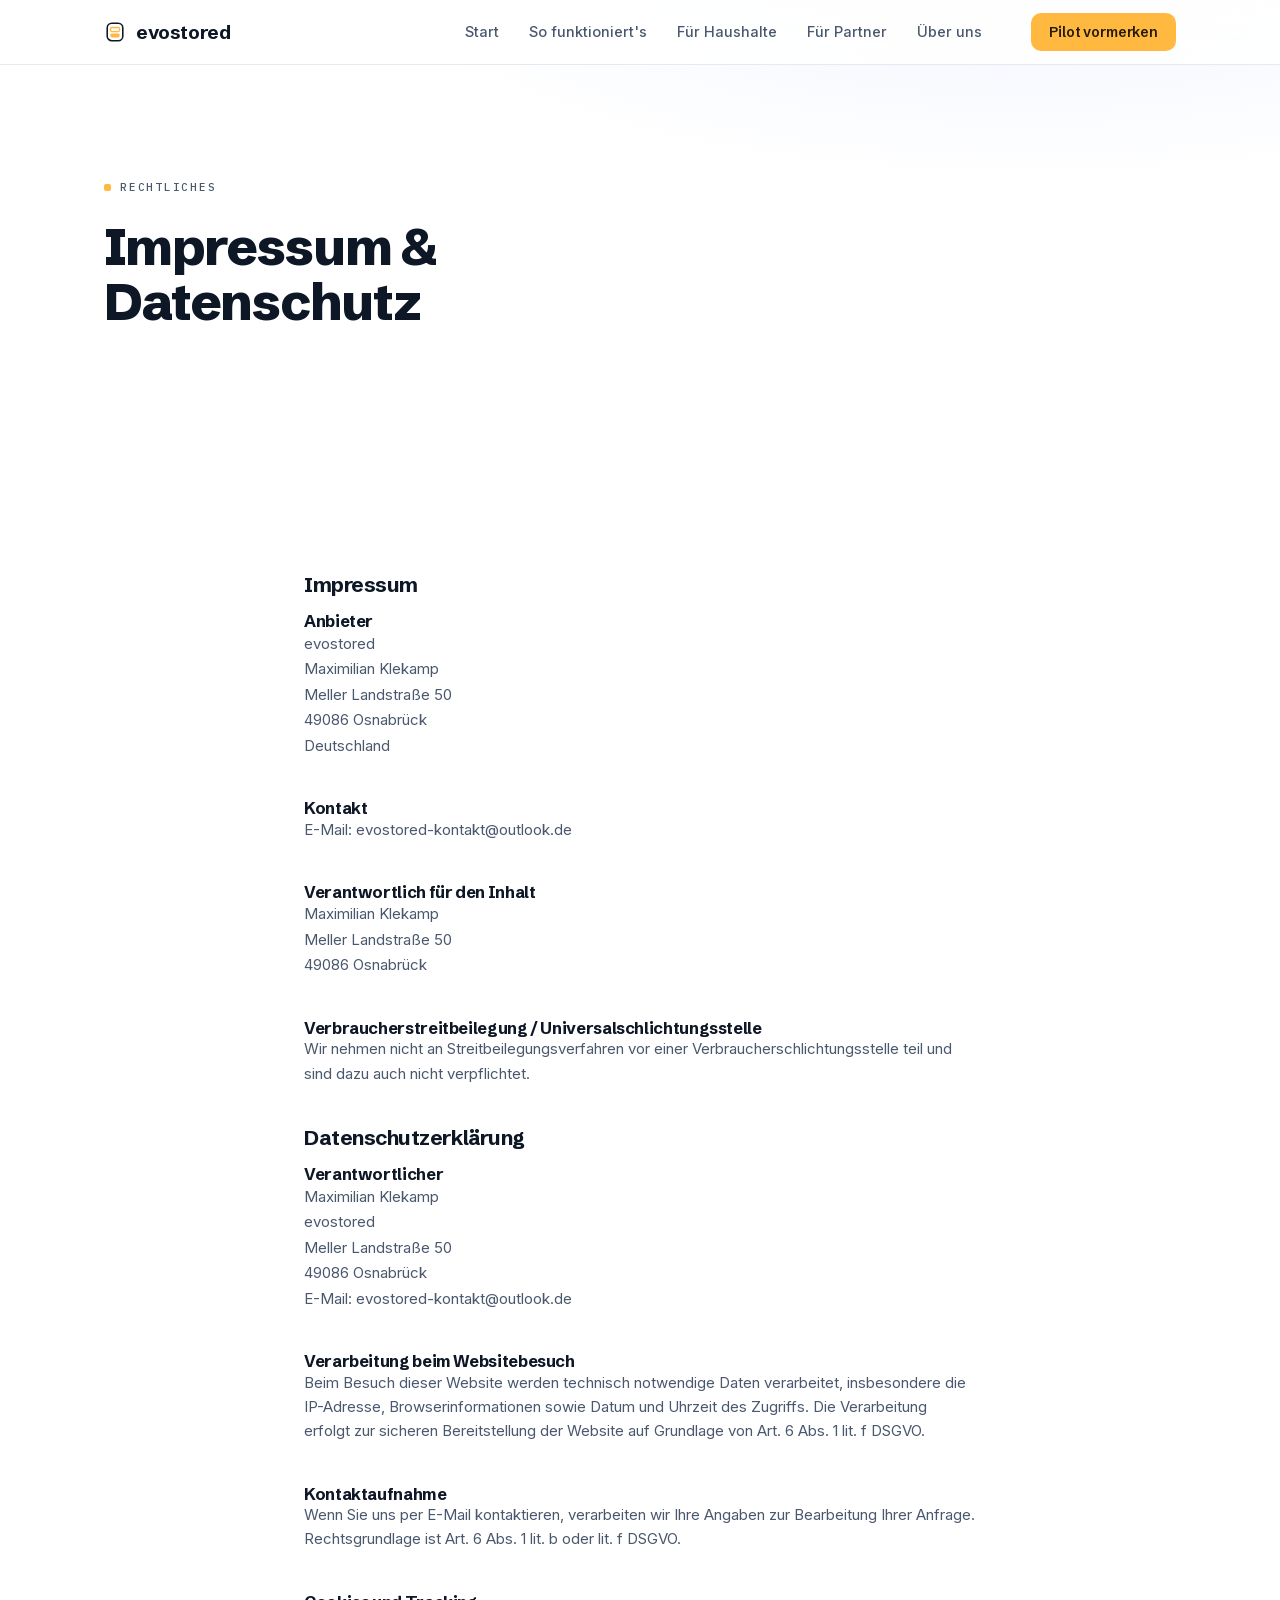
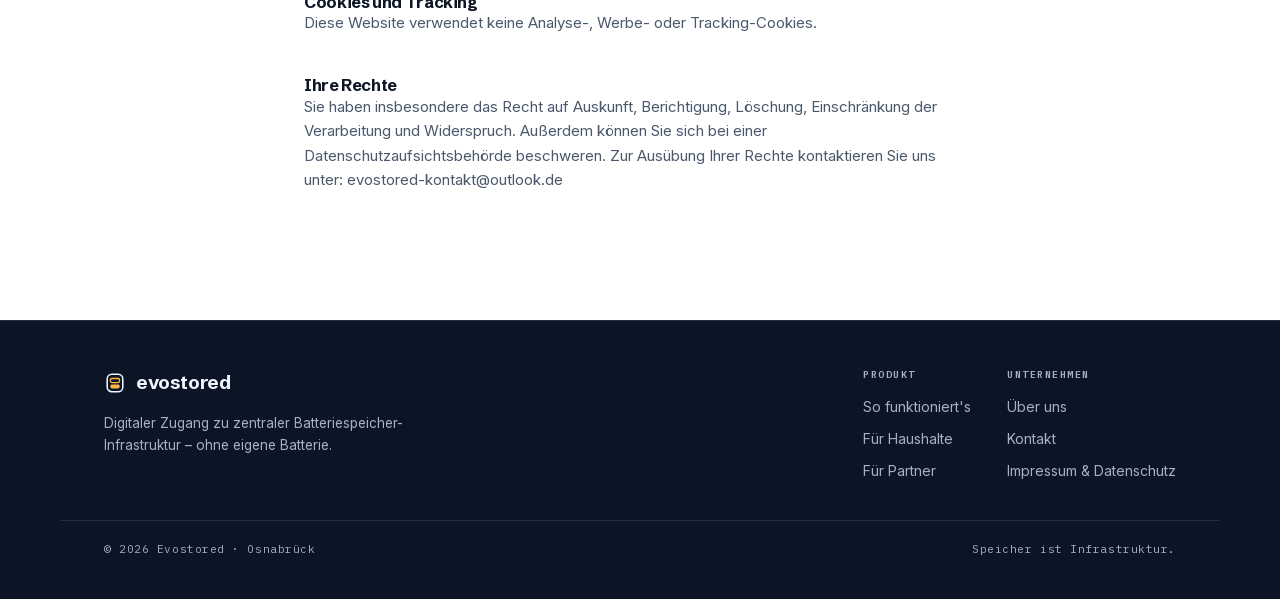
==== commit 87975ab9: "Amber als Markenfarbe + Börsen-Argument - Aktionsfarbe von Blau auf Amber gedreht (Buttons, Akzente," ====
--- a/impressum.html
+++ b/impressum.html
@@ -17,8 +17,8 @@
       <a class="brand" href="index.html" aria-label="Evostored – Startseite">
         <svg viewBox="0 0 24 24" aria-hidden="true">
           <rect x="3.5" y="2.5" width="17" height="19" rx="5" fill="none" stroke="#0e1726" stroke-width="1.7"/>
-          <rect x="7" y="13.5" width="10" height="4.4" rx="1.6" fill="#1f5eea"/>
-          <rect x="7" y="7.1" width="10" height="4.4" rx="1.6" fill="none" stroke="#1f5eea" stroke-width="1.4"/>
+          <rect x="7" y="13.5" width="10" height="4.4" rx="1.6" fill="#ffb840"/>
+          <rect x="7" y="7.1" width="10" height="4.4" rx="1.6" fill="none" stroke="#ffb840" stroke-width="1.4"/>
         </svg>
         evostored
       </a>
@@ -120,8 +120,8 @@
         <a class="brand" href="index.html">
           <svg viewBox="0 0 24 24" aria-hidden="true">
             <rect x="3.5" y="2.5" width="17" height="19" rx="5" fill="none" stroke="#eef3fc" stroke-width="1.7"/>
-            <rect x="7" y="13.5" width="10" height="4.4" rx="1.6" fill="#4d8dff"/>
-            <rect x="7" y="7.1" width="10" height="4.4" rx="1.6" fill="none" stroke="#4d8dff" stroke-width="1.4"/>
+            <rect x="7" y="13.5" width="10" height="4.4" rx="1.6" fill="#ffb840"/>
+            <rect x="7" y="7.1" width="10" height="4.4" rx="1.6" fill="none" stroke="#ffb840" stroke-width="1.4"/>
           </svg>
           evostored
         </a>
--- a/styles.css
+++ b/styles.css
@@ -46,7 +46,7 @@
 :root {
   /* Helle Flächen */
   --paper: #ffffff;
-  --cloud: #f5f7fa;
+  --cloud: #f2f6fb;
   --line: #e6eaf0;
   --line-strong: #d4dbe5;
 
@@ -55,7 +55,13 @@
   --ink-soft: #4a586e;
   --faint: #64748b;
 
-  /* Aktionsfarbe */
+  /* Aktionsfarbe: Amber (Bernstein) – die Evostored-Markenfarbe */
+  --amber: #ffb840;
+  --amber-deep: #b47710;
+  --amber-soft: #fff3dd;
+  --amber-ink: #241a05;
+
+  /* Blau nur als Diagramm-Semantik (Netz / Strombörse) */
   --blue: #1f5eea;
   --blue-deep: #1848c4;
   --blue-soft: #eaf1ff;
@@ -113,12 +119,12 @@
 ul, ol { list-style: none; }
 strong { font-weight: 600; }
 
-::selection { background: rgba(31, 94, 234, 0.18); }
+::selection { background: rgba(255, 184, 64, 0.35); }
 
 a:focus-visible,
 button:focus-visible,
 summary:focus-visible {
-  outline: 2px solid var(--blue);
+  outline: 2px solid var(--amber-deep);
   outline-offset: 3px;
   border-radius: 4px;
 }
@@ -130,7 +136,7 @@
   text-underline-offset: 2px;
   transition: color 0.16s var(--ease);
 }
-.text-link:hover { color: var(--blue); }
+.text-link:hover { color: var(--amber-deep); }
 
 /* ------------------------------------------------ Typo-Rollen */
 .kicker {
@@ -149,9 +155,10 @@
   width: 7px;
   height: 7px;
   border-radius: 2px;
-  background: var(--blue);
+  background: var(--amber);
   flex: 0 0 auto;
 }
+.kicker.k-blue::before { background: var(--blue); }
 .kicker.k-cell::before { background: var(--cell); }
 .kicker.k-pv::before { background: var(--pv); }
 .kicker.k-load::before { background: var(--load); }
@@ -199,8 +206,8 @@
     border-color 0.18s var(--ease), color 0.18s var(--ease), box-shadow 0.18s var(--ease);
 }
 .btn:active { transform: translateY(1px); }
-.btn-primary { background: var(--blue); color: #ffffff; box-shadow: 0 10px 26px rgba(31, 94, 234, 0.22); }
-.btn-primary:hover { background: var(--blue-deep); }
+.btn-primary { background: var(--amber); color: var(--amber-ink); box-shadow: 0 10px 26px rgba(255, 184, 64, 0.4); }
+.btn-primary:hover { background: #ffc766; }
 .btn-ghost { border-color: var(--line-strong); color: var(--ink); }
 .btn-ghost:hover { border-color: var(--ink-soft); background: var(--cloud); }
 .btn-arrow::after { content: "→"; font-family: var(--body); transition: transform 0.18s var(--ease); }
@@ -296,7 +303,8 @@
   position: relative;
   padding-block: clamp(120px, 14vw, 168px) clamp(64px, 8vw, 104px);
   background:
-    radial-gradient(80% 55% at 78% 0%, rgba(31, 94, 234, 0.07), transparent 68%),
+    radial-gradient(80% 55% at 78% 0%, rgba(255, 184, 64, 0.12), transparent 68%),
+    radial-gradient(55% 42% at 0% 100%, rgba(31, 94, 234, 0.05), transparent 72%),
     var(--paper);
   overflow: hidden;
 }
@@ -319,6 +327,12 @@
   gap: clamp(40px, 6vw, 84px);
   align-items: center;
 }
+.hero .kicker {
+  background: var(--amber-soft);
+  color: var(--amber-deep);
+  padding: 7px 13px;
+  border-radius: 99px;
+}
 .hero-copy h1 {
   font-size: clamp(34px, 4.4vw, 54px);
   font-weight: 800;
@@ -327,7 +341,7 @@
 }
 .hero-copy h1 em {
   font-style: normal;
-  color: var(--blue);
+  color: var(--amber-deep);
 }
 .hero-copy > p {
   font-size: clamp(16.5px, 1.5vw, 18.5px);
@@ -393,12 +407,12 @@
 .flow-svg text { font-family: var(--mono); letter-spacing: 0.02em; }
 
 .fs-node { fill: var(--cloud); stroke: var(--line-strong); }
-.fs-node-core { fill: var(--blue-soft); stroke: var(--blue); }
+.fs-node-core { fill: var(--amber-soft); stroke: var(--cell); }
 .fs-icon { stroke: var(--ink); fill: none; stroke-width: 1.6; stroke-linecap: round; stroke-linejoin: round; }
 .fs-label { fill: var(--ink); font-size: 12.5px; font-weight: 500; }
 .fs-sub { fill: var(--ink-soft); font-size: 10px; }
 .fs-line { stroke: var(--line-strong); stroke-width: 1.5; fill: none; }
-.fs-core-word { fill: var(--blue-deep); font-size: 12.5px; font-weight: 600; letter-spacing: 0.2em; }
+.fs-core-word { fill: var(--amber-deep); font-size: 12.5px; font-weight: 600; letter-spacing: 0.2em; }
 
 .fs-soc-track { fill: #e2e7ef; }
 .fs-soc-fill { fill: var(--cell); transition: width 1.1s var(--ease); }
@@ -459,12 +473,13 @@
 .daychart-svg text { font-family: var(--mono); font-size: 10.5px; fill: var(--ink-soft); letter-spacing: 0.06em; }
 .daychart-svg .anno { font-size: 11.5px; font-weight: 600; fill: var(--ink); letter-spacing: 0; font-family: var(--body); }
 .js .chart-draw .curve-pv,
+.js .chart-draw .curve-price,
 .js .chart-draw .curve-load {
   stroke-dasharray: 900;
   stroke-dashoffset: 900;
   transition: stroke-dashoffset 1.6s var(--ease);
 }
-.js .chart-draw.is-in .curve-pv { stroke-dashoffset: 0; }
+.js .chart-draw.is-in .curve-pv, .js .chart-draw.is-in .curve-price { stroke-dashoffset: 0; }
 .js .chart-draw.is-in .curve-load { stroke-dashoffset: 0; transition-delay: 0.35s; }
 .daychart-legend {
   display: flex;
@@ -480,6 +495,22 @@
 .daychart-legend i { width: 16px; height: 3px; border-radius: 2px; }
 .daychart-legend .l-pv { background: var(--pv); }
 .daychart-legend .l-load { background: var(--load); }
+.daychart-legend .l-price { background: var(--blue); }
+
+.section-bridge {
+  margin-top: clamp(34px, 5vw, 52px);
+  font-size: clamp(16.5px, 1.5vw, 18px);
+  color: var(--ink-soft);
+  max-width: 62ch;
+}
+.section-bridge strong { color: var(--ink); }
+
+.price-svg .curve-price { stroke: var(--blue); stroke-width: 2.4; fill: none; }
+.price-svg .zero-line { stroke: #9aa7b8; stroke-width: 1; stroke-dasharray: 5 5; }
+.price-svg .band-cheap { fill: rgba(31, 158, 109, 0.1); }
+.price-svg .band-dear { fill: rgba(224, 90, 72, 0.1); }
+.price-svg .band-label-cheap { fill: var(--pv); font-weight: 600; letter-spacing: 0.02em; }
+.price-svg .band-label-dear { fill: var(--load); font-weight: 600; letter-spacing: 0.02em; }
 
 .fact-row {
   margin-top: clamp(34px, 5vw, 52px);
@@ -489,11 +520,15 @@
   max-width: 780px;
 }
 .fact {
-  border-left: 2px solid var(--line-strong);
+  border-left: 3px solid var(--line-strong);
   padding-left: 18px;
   display: grid;
   gap: 4px;
 }
+.fact.f-load { border-color: var(--load); }
+.fact.f-cell { border-color: var(--cell); }
+.fact.f-pv { border-color: var(--pv); }
+.fact.f-blue { border-color: var(--blue); }
 .fact strong {
   font-family: var(--mono);
   font-size: clamp(22px, 2.6vw, 30px);
@@ -601,8 +636,13 @@
   font-size: 12px;
   font-weight: 600;
   letter-spacing: 0.14em;
-  color: var(--blue);
-}
+  color: var(--amber-deep);
+}
+.step-card:nth-child(2)::before { color: var(--blue-deep); }
+.step-card:nth-child(3)::before { color: var(--pv); }
+.step-card:nth-child(1) .step-visual { background: var(--amber-soft); }
+.step-card:nth-child(2) .step-visual { background: var(--blue-soft); }
+.step-card:nth-child(3) .step-visual { background: #e7f5ee; }
 .step-card h3 { font-size: 20.5px; }
 .step-card p { font-size: 15px; color: var(--ink-soft); }
 .step-visual {
@@ -637,7 +677,7 @@
   background: var(--paper);
   display: grid;
   place-items: center;
-  color: var(--blue);
+  color: var(--amber-deep);
 }
 .app-point i svg { width: 17px; height: 17px; stroke: currentColor; fill: none; stroke-width: 1.7; stroke-linecap: round; stroke-linejoin: round; }
 .app-point strong { display: block; font-family: var(--display); font-size: 16.5px; letter-spacing: -0.01em; }
@@ -766,7 +806,7 @@
   transition: background 0.5s var(--ease), transform 0.5s var(--ease);
   transform: scale(0.6);
 }
-.dotfield i.on { background: var(--blue); transform: scale(1); }
+.dotfield i.on { background: var(--cell); transform: scale(1); }
 .scale-sum {
   margin-top: clamp(30px, 5vw, 44px);
   display: inline-flex;
@@ -817,8 +857,8 @@
   top: 0.52em;
   width: 12px;
   height: 6px;
-  border-left: 2px solid var(--blue);
-  border-bottom: 2px solid var(--blue);
+  border-left: 2px solid var(--pv);
+  border-bottom: 2px solid var(--pv);
   transform: rotate(-45deg) translateY(-2px);
 }
 .path-link {
@@ -827,7 +867,7 @@
   font-family: var(--display);
   font-weight: 600;
   font-size: 15.5px;
-  color: var(--blue-deep);
+  color: var(--amber-deep);
   display: inline-flex;
   align-items: center;
   gap: 8px;
@@ -855,7 +895,7 @@
   margin-top: 5px;
   background: var(--paper);
 }
-.milestone.is-active .milestone-dot i { border-color: var(--blue); background: var(--blue); box-shadow: 0 0 0 5px rgba(31, 94, 234, 0.14); }
+.milestone.is-active .milestone-dot i { border-color: var(--cell); background: var(--cell); box-shadow: 0 0 0 5px rgba(255, 184, 64, 0.22); }
 .milestone h3 { font-size: 17.5px; }
 .milestone-status {
   margin-top: 7px;
@@ -869,7 +909,7 @@
   padding: 4px 9px;
   color: var(--ink-soft);
 }
-.milestone.is-active .milestone-status { color: var(--blue-deep); border-color: rgba(31, 94, 234, 0.4); }
+.milestone.is-active .milestone-status { color: var(--amber-deep); border-color: rgba(255, 184, 64, 0.6); }
 .milestone p { font-size: 14.5px; color: var(--ink-soft); max-width: 62ch; }
 
 /* ------------------------------------------------ Ökosystem */
@@ -881,6 +921,7 @@
 }
 .eco-card {
   border: 1px solid var(--line);
+  border-top: 3px solid var(--eco, var(--line-strong));
   border-radius: var(--r-md);
   background: var(--paper);
   padding: 20px;
@@ -888,20 +929,24 @@
   gap: 8px;
   align-content: start;
 }
+.eco-card.e-cell { --eco: var(--cell); }
+.eco-card.e-pv { --eco: var(--pv); }
+.eco-card.e-blue { --eco: var(--blue); }
+.eco-card.e-load { --eco: var(--load); }
 .eco-card small {
   font-family: var(--mono);
   font-size: 10px;
   letter-spacing: 0.13em;
   text-transform: uppercase;
-  color: var(--blue-deep);
+  color: var(--faint);
 }
 .eco-card h3 { font-size: 16.5px; }
 .eco-card p { font-size: 13.5px; color: var(--ink-soft); }
 .eco-center {
   margin-top: 14px;
-  border: 1px solid rgba(31, 94, 234, 0.35);
+  border: 1px solid rgba(255, 184, 64, 0.55);
   border-radius: var(--r-md);
-  background: var(--blue-soft);
+  background: var(--amber-soft);
   padding: 18px 22px;
   display: flex;
   flex-wrap: wrap;
@@ -927,7 +972,7 @@
 .cta-final h2 { font-size: clamp(28px, 4vw, 44px); max-width: 700px; margin-inline: auto; }
 .cta-final p { max-width: 54ch; margin: 18px auto 0; }
 .cta-final .hero-actions { justify-content: center; margin-top: 32px; }
-.cta-final .btn-primary { box-shadow: 0 12px 30px rgba(31, 94, 234, 0.35); }
+.cta-final .btn-primary { box-shadow: 0 12px 30px rgba(255, 184, 64, 0.28); }
 .cta-mail { margin-top: 20px; font-family: var(--mono); font-size: 12.5px; color: var(--snow-soft); }
 .cta-mail a { color: var(--snow); border-bottom: 1px solid var(--night-line-strong); }
 .cta-mail a:hover { color: var(--cell); border-color: var(--cell); }
@@ -999,7 +1044,7 @@
   align-content: start;
   position: relative;
 }
-.pack.is-featured { border-color: rgba(31, 94, 234, 0.5); box-shadow: 0 20px 50px rgba(31, 94, 234, 0.1); }
+.pack.is-featured { border-color: rgba(215, 143, 20, 0.55); box-shadow: 0 20px 50px rgba(215, 143, 20, 0.12); }
 .pack-flag {
   position: absolute;
   top: -11px;
@@ -1008,8 +1053,8 @@
   font-size: 9.5px;
   letter-spacing: 0.12em;
   text-transform: uppercase;
-  background: var(--blue);
-  color: #ffffff;
+  background: var(--amber);
+  color: var(--amber-ink);
   border-radius: 99px;
   padding: 4px 10px;
   font-weight: 600;
@@ -1066,7 +1111,7 @@
   gap: 16px;
   transition: color 0.16s var(--ease);
 }
-.faq summary:hover { color: var(--blue-deep); }
+.faq summary:hover { color: var(--amber-deep); }
 .faq summary::-webkit-details-marker { display: none; }
 .faq summary::after { content: "+"; font-family: var(--mono); font-size: 19px; color: var(--ink-soft); transition: transform 0.2s var(--ease); }
 .faq details[open] summary::after { transform: rotate(45deg); }
@@ -1140,7 +1185,13 @@
 
 @media (max-width: 1020px) {
   .hero-grid { grid-template-columns: minmax(0, 1fr); }
-  .hero-copy h1 { max-width: 22ch; }
+  .hero .kicker {
+  background: var(--amber-soft);
+  color: var(--amber-deep);
+  padding: 7px 13px;
+  border-radius: 99px;
+}
+.hero-copy h1 { max-width: 22ch; }
   .flow-scene { max-width: 560px; }
   .app-section-grid { grid-template-columns: minmax(0, 1fr); }
   .device { justify-self: start; }
@@ -1172,7 +1223,7 @@
   .nav-open .nav-drawer { opacity: 1; transform: none; pointer-events: auto; }
   .nav-drawer a { padding: 12px 6px; font-size: 16px; font-weight: 500; color: var(--ink); border-bottom: 1px solid var(--line); }
   .nav-drawer a:last-child { border-bottom: 0; }
-  .nav-drawer .drawer-cta { margin-top: 12px; border-bottom: 0; color: #fff; }
+  .nav-drawer .drawer-cta { margin-top: 12px; border-bottom: 0; color: var(--amber-ink); }
 
   .oldway { grid-template-columns: minmax(0, 1fr); }
   .infra-grid { grid-template-columns: minmax(0, 1fr); }
@@ -1192,6 +1243,7 @@
      Größen in viewBox-Einheiten anheben, weil die SVGs linear schrumpfen. */
   .daychart-svg text { font-size: 16px; }
   .daychart-svg .anno { font-size: 17px; }
+  .price-svg .band-label-cheap, .price-svg .band-label-dear { font-size: 17px; }
   .network-svg .n-core-label { font-size: 17px; }
   .network-svg .n-sub { font-size: 15px; }
   .block-svg text { font-size: 14px; }
@@ -1202,7 +1254,7 @@
   html { scroll-behavior: auto; }
   .js .rv { opacity: 1; transform: none; transition: none; }
   .pulse { animation: none; opacity: 0; }
-  .js .chart-draw .curve-pv, .js .chart-draw .curve-load { stroke-dashoffset: 0; transition: none; }
+  .js .chart-draw .curve-pv, .js .chart-draw .curve-price, .js .chart-draw .curve-load { stroke-dashoffset: 0; transition: none; }
   .soc-bar i, .fs-soc-fill, .dotfield i { transition: none; }
   .btn, .path-card { transition: none; }
 }
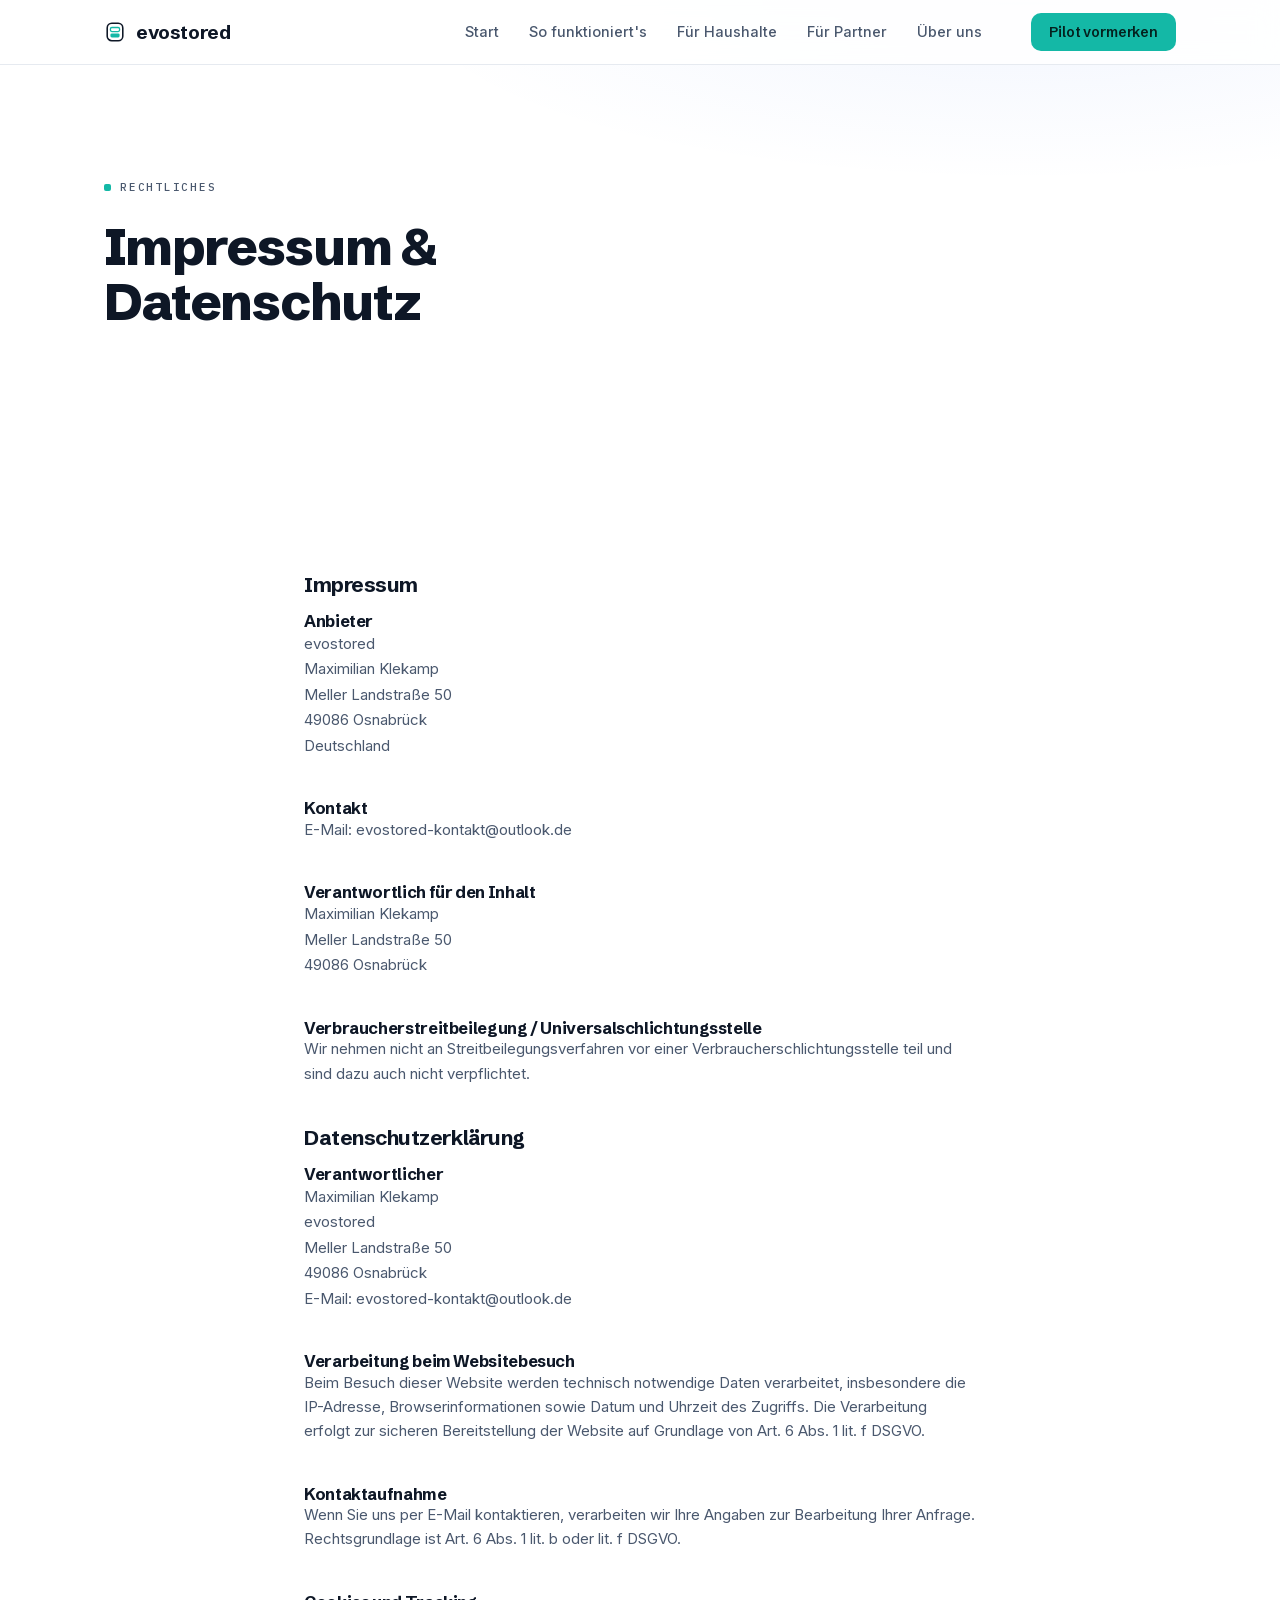
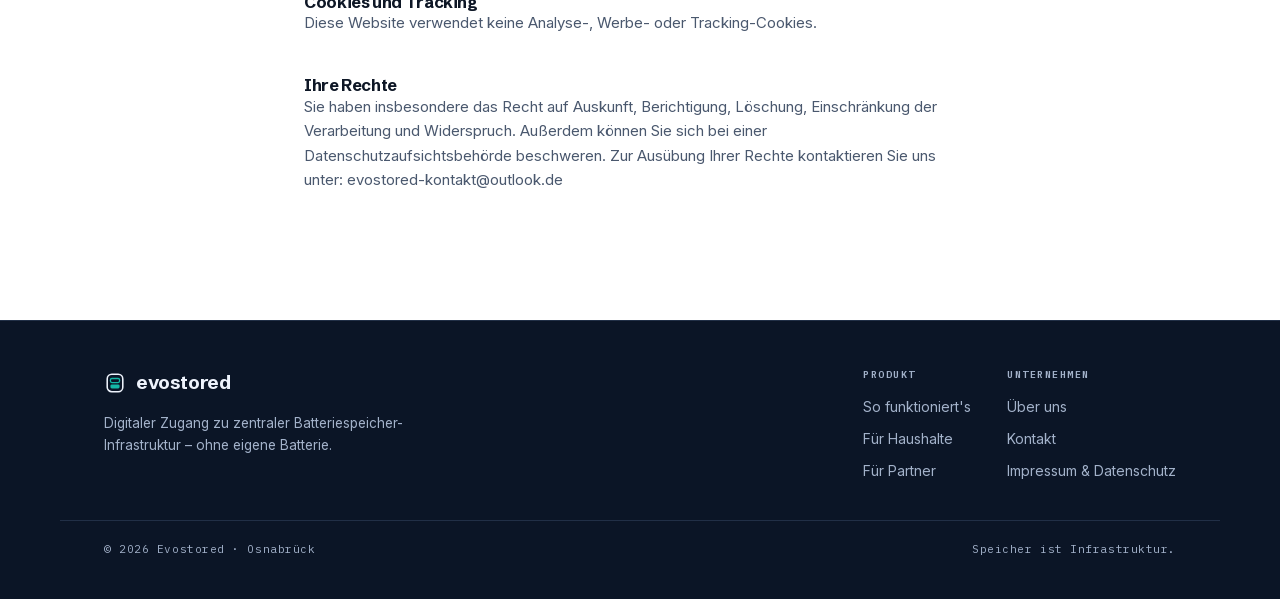
==== commit 70d65c7c: "Rebranding: Petrol statt Amber als Markenfarbe Kompletter Farbwechsel auf Nutzerwunsch: Tokens von -" ====
--- a/impressum.html
+++ b/impressum.html
@@ -17,8 +17,8 @@
       <a class="brand" href="index.html" aria-label="Evostored – Startseite">
         <svg viewBox="0 0 24 24" aria-hidden="true">
           <rect x="3.5" y="2.5" width="17" height="19" rx="5" fill="none" stroke="#0e1726" stroke-width="1.7"/>
-          <rect x="7" y="13.5" width="10" height="4.4" rx="1.6" fill="#ffb840"/>
-          <rect x="7" y="7.1" width="10" height="4.4" rx="1.6" fill="none" stroke="#ffb840" stroke-width="1.4"/>
+          <rect x="7" y="13.5" width="10" height="4.4" rx="1.6" fill="#14b8a6"/>
+          <rect x="7" y="7.1" width="10" height="4.4" rx="1.6" fill="none" stroke="#14b8a6" stroke-width="1.4"/>
         </svg>
         evostored
       </a>
@@ -120,8 +120,8 @@
         <a class="brand" href="index.html">
           <svg viewBox="0 0 24 24" aria-hidden="true">
             <rect x="3.5" y="2.5" width="17" height="19" rx="5" fill="none" stroke="#eef3fc" stroke-width="1.7"/>
-            <rect x="7" y="13.5" width="10" height="4.4" rx="1.6" fill="#ffb840"/>
-            <rect x="7" y="7.1" width="10" height="4.4" rx="1.6" fill="none" stroke="#ffb840" stroke-width="1.4"/>
+            <rect x="7" y="13.5" width="10" height="4.4" rx="1.6" fill="#14b8a6"/>
+            <rect x="7" y="7.1" width="10" height="4.4" rx="1.6" fill="none" stroke="#14b8a6" stroke-width="1.4"/>
           </svg>
           evostored
         </a>
--- a/styles.css
+++ b/styles.css
@@ -1,8 +1,8 @@
 /* ============================================================
    Evostored Design System — hell & vertrauensvoll
-   Weißer Grund, Tinten-Navy als Schrift, Elektroblau als
+   Weißer Grund, Tinten-Navy als Schrift, Petrol als
    Aktionsfarbe. Funktionale Farben nur in Diagrammen:
-   Gelb = gespeicherte Energie, Blau = Netz/digital,
+   Petrol = gespeicherte Energie, Blau = Netz/digital,
    Grün = Erzeugung, Koralle = Verbrauch/teuer.
    Dunkle Kapitel nur als Akzent (Perspektivwechsel, Abschluss).
    ============================================================ */
@@ -55,11 +55,11 @@
   --ink-soft: #4a586e;
   --faint: #64748b;
 
-  /* Aktionsfarbe: Amber (Bernstein) – die Evostored-Markenfarbe */
-  --amber: #ffb840;
-  --amber-deep: #b47710;
-  --amber-soft: #fff3dd;
-  --amber-ink: #241a05;
+  /* Aktionsfarbe: Petrol – die Evostored-Markenfarbe */
+  --petrol: #14b8a6;
+  --petrol-deep: #0b6e63;
+  --petrol-soft: #def4f1;
+  --petrol-ink: #04211e;
 
   /* Blau nur als Diagramm-Semantik (Netz / Strombörse) */
   --blue: #1f5eea;
@@ -75,8 +75,8 @@
   --snow-soft: #a3b2ca;
 
   /* Funktionale Energie-Farben (Diagramme) */
-  --cell: #ffb840;        /* gespeicherte Energie */
-  --cell-deep: #b47710;   /* Gelb als Text auf hell */
+  --cell: #14b8a6;        /* gespeicherte Energie */
+  --cell-deep: #0b6e63;   /* Petrol als Text auf hell */
   --pv: #1f9e6d;          /* Erzeugung */
   --load: #e05a48;        /* Verbrauch / teuer */
 
@@ -119,12 +119,12 @@
 ul, ol { list-style: none; }
 strong { font-weight: 600; }
 
-::selection { background: rgba(255, 184, 64, 0.35); }
+::selection { background: rgba(20, 184, 166, 0.35); }
 
 a:focus-visible,
 button:focus-visible,
 summary:focus-visible {
-  outline: 2px solid var(--amber-deep);
+  outline: 2px solid var(--petrol-deep);
   outline-offset: 3px;
   border-radius: 4px;
 }
@@ -136,7 +136,7 @@
   text-underline-offset: 2px;
   transition: color 0.16s var(--ease);
 }
-.text-link:hover { color: var(--amber-deep); }
+.text-link:hover { color: var(--petrol-deep); }
 
 /* ------------------------------------------------ Typo-Rollen */
 .kicker {
@@ -155,7 +155,7 @@
   width: 7px;
   height: 7px;
   border-radius: 2px;
-  background: var(--amber);
+  background: var(--petrol);
   flex: 0 0 auto;
 }
 .kicker.k-blue::before { background: var(--blue); }
@@ -206,8 +206,8 @@
     border-color 0.18s var(--ease), color 0.18s var(--ease), box-shadow 0.18s var(--ease);
 }
 .btn:active { transform: translateY(1px); }
-.btn-primary { background: var(--amber); color: var(--amber-ink); box-shadow: 0 10px 26px rgba(255, 184, 64, 0.4); }
-.btn-primary:hover { background: #ffc766; }
+.btn-primary { background: var(--petrol); color: var(--petrol-ink); box-shadow: 0 10px 26px rgba(20, 184, 166, 0.4); }
+.btn-primary:hover { background: #2acbb8; }
 .btn-ghost { border-color: var(--line-strong); color: var(--ink); }
 .btn-ghost:hover { border-color: var(--ink-soft); background: var(--cloud); }
 .btn-arrow::after { content: "→"; font-family: var(--body); transition: transform 0.18s var(--ease); }
@@ -303,7 +303,7 @@
   position: relative;
   padding-block: clamp(120px, 14vw, 168px) clamp(64px, 8vw, 104px);
   background:
-    radial-gradient(80% 55% at 78% 0%, rgba(255, 184, 64, 0.12), transparent 68%),
+    radial-gradient(80% 55% at 78% 0%, rgba(20, 184, 166, 0.12), transparent 68%),
     radial-gradient(55% 42% at 0% 100%, rgba(31, 94, 234, 0.05), transparent 72%),
     var(--paper);
   overflow: hidden;
@@ -328,8 +328,8 @@
   align-items: center;
 }
 .hero .kicker {
-  background: var(--amber-soft);
-  color: var(--amber-deep);
+  background: var(--petrol-soft);
+  color: var(--petrol-deep);
   padding: 7px 13px;
   border-radius: 99px;
 }
@@ -341,7 +341,7 @@
 }
 .hero-copy h1 em {
   font-style: normal;
-  color: var(--amber-deep);
+  color: var(--petrol-deep);
 }
 .hero-copy > p {
   font-size: clamp(16.5px, 1.5vw, 18.5px);
@@ -400,19 +400,20 @@
   background: var(--cloud);
   color: var(--ink-soft);
 }
-.flow-state i { width: 7px; height: 7px; border-radius: 50%; background: var(--pv); flex: 0 0 auto; transition: background 0.4s var(--ease); }
+/* Mittag = laden (blau wie die Lade-Pulse), Abend = liefern (petrol) */
+.flow-state i { width: 7px; height: 7px; border-radius: 50%; background: var(--blue); flex: 0 0 auto; transition: background 0.4s var(--ease); }
 .is-evening .flow-state i { background: var(--cell); }
 
 .flow-svg { width: 100%; height: auto; }
 .flow-svg text { font-family: var(--mono); letter-spacing: 0.02em; }
 
 .fs-node { fill: var(--cloud); stroke: var(--line-strong); }
-.fs-node-core { fill: var(--amber-soft); stroke: var(--cell); }
+.fs-node-core { fill: var(--petrol-soft); stroke: var(--cell); }
 .fs-icon { stroke: var(--ink); fill: none; stroke-width: 1.6; stroke-linecap: round; stroke-linejoin: round; }
 .fs-label { fill: var(--ink); font-size: 12.5px; font-weight: 500; }
 .fs-sub { fill: var(--ink-soft); font-size: 10px; }
 .fs-line { stroke: var(--line-strong); stroke-width: 1.5; fill: none; }
-.fs-core-word { fill: var(--amber-deep); font-size: 12.5px; font-weight: 600; letter-spacing: 0.2em; }
+.fs-core-word { fill: var(--petrol-deep); font-size: 12.5px; font-weight: 600; letter-spacing: 0.2em; }
 
 .fs-soc-track { fill: #e2e7ef; }
 .fs-soc-fill { fill: var(--cell); transition: width 1.1s var(--ease); }
@@ -598,7 +599,7 @@
   border: 1px solid var(--night-line);
   border-radius: var(--r-lg);
   background:
-    radial-gradient(80% 70% at 50% 100%, rgba(255, 184, 64, 0.07), transparent 70%),
+    radial-gradient(80% 70% at 50% 100%, rgba(20, 184, 166, 0.07), transparent 70%),
     var(--night-2);
   padding: clamp(20px, 3.4vw, 40px);
 }
@@ -609,7 +610,7 @@
 .network-svg text { font-family: var(--mono); letter-spacing: 0.1em; }
 .network-svg .n-core-label { fill: var(--cell); font-size: 12px; font-weight: 600; letter-spacing: 0.22em; }
 .network-svg .n-block { fill: #16273f; stroke: var(--night-line-strong); stroke-width: 1.4; }
-.network-svg .n-cell { fill: rgba(255, 184, 64, 0.75); }
+.network-svg .n-cell { fill: rgba(20, 184, 166, 0.75); }
 .network-svg .n-sub { fill: var(--snow-soft); font-size: 10.5px; }
 
 /* ------------------------------------------------ Schritte */
@@ -636,13 +637,13 @@
   font-size: 12px;
   font-weight: 600;
   letter-spacing: 0.14em;
-  color: var(--amber-deep);
+  color: var(--petrol-deep);
 }
 .step-card:nth-child(2)::before { color: var(--blue-deep); }
 .step-card:nth-child(3)::before { color: var(--pv); }
-.step-card:nth-child(1) .step-visual { background: var(--amber-soft); }
+.step-card:nth-child(1) .step-visual { background: var(--petrol-soft); }
 .step-card:nth-child(2) .step-visual { background: var(--blue-soft); }
-.step-card:nth-child(3) .step-visual { background: #e7f5ee; }
+.step-card:nth-child(3) .step-visual { background: #eaf6df; }
 .step-card h3 { font-size: 20.5px; }
 .step-card p { font-size: 15px; color: var(--ink-soft); }
 .step-visual {
@@ -677,7 +678,7 @@
   background: var(--paper);
   display: grid;
   place-items: center;
-  color: var(--amber-deep);
+  color: var(--petrol-deep);
 }
 .app-point i svg { width: 17px; height: 17px; stroke: currentColor; fill: none; stroke-width: 1.7; stroke-linecap: round; stroke-linejoin: round; }
 .app-point strong { display: block; font-family: var(--display); font-size: 16.5px; letter-spacing: -0.01em; }
@@ -721,7 +722,7 @@
 .soc-num { font-family: var(--mono); font-size: 34px; font-weight: 600; color: var(--snow); font-variant-numeric: tabular-nums; }
 .soc-num .unit { font-size: 14px; color: var(--snow-soft); }
 .soc-bar { height: 10px; border-radius: 99px; background: rgba(164, 194, 255, 0.14); overflow: hidden; }
-.soc-bar i { display: block; height: 100%; width: 0; border-radius: 99px; background: linear-gradient(90deg, #d78f14, var(--cell)); transition: width 1.3s var(--ease); }
+.soc-bar i { display: block; height: 100%; width: 0; border-radius: 99px; background: linear-gradient(90deg, #0c8577, var(--cell)); transition: width 1.3s var(--ease); }
 .soc-caption { display: flex; justify-content: space-between; font-family: var(--mono); font-size: 10.5px; color: var(--snow-soft); letter-spacing: 0.05em; }
 .device-stats { display: grid; grid-template-columns: 1fr 1fr; gap: 10px; }
 .dstat {
@@ -762,10 +763,11 @@
 }
 .block-svg { width: 100%; height: auto; }
 .block-svg .b-frame { fill: #fbfcfe; stroke: var(--ink); stroke-width: 1.7; }
-.block-svg .b-cell { fill: rgba(255, 184, 64, 0.22); stroke: var(--cell-deep); stroke-width: 1.2; }
+.block-svg .b-cell { fill: rgba(20, 184, 166, 0.22); stroke: var(--cell-deep); stroke-width: 1.2; }
 .block-svg .b-cell-res { fill: var(--cloud); stroke: #b3bdcc; stroke-dasharray: 3 3; }
 .block-svg .b-detail { stroke: var(--ink-soft); stroke-width: 1.2; fill: none; }
 .block-svg text { font-family: var(--mono); font-size: 10px; fill: var(--ink-soft); letter-spacing: 0.08em; }
+.block-svg .b-cap-two { display: none; }
 .spec-list { display: grid; gap: 12px; align-content: center; }
 .spec {
   display: flex;
@@ -867,7 +869,7 @@
   font-family: var(--display);
   font-weight: 600;
   font-size: 15.5px;
-  color: var(--amber-deep);
+  color: var(--petrol-deep);
   display: inline-flex;
   align-items: center;
   gap: 8px;
@@ -895,7 +897,7 @@
   margin-top: 5px;
   background: var(--paper);
 }
-.milestone.is-active .milestone-dot i { border-color: var(--cell); background: var(--cell); box-shadow: 0 0 0 5px rgba(255, 184, 64, 0.22); }
+.milestone.is-active .milestone-dot i { border-color: var(--cell); background: var(--cell); box-shadow: 0 0 0 5px rgba(20, 184, 166, 0.22); }
 .milestone h3 { font-size: 17.5px; }
 .milestone-status {
   margin-top: 7px;
@@ -909,7 +911,7 @@
   padding: 4px 9px;
   color: var(--ink-soft);
 }
-.milestone.is-active .milestone-status { color: var(--amber-deep); border-color: rgba(255, 184, 64, 0.6); }
+.milestone.is-active .milestone-status { color: var(--petrol-deep); border-color: rgba(20, 184, 166, 0.6); }
 .milestone p { font-size: 14.5px; color: var(--ink-soft); max-width: 62ch; }
 
 /* ------------------------------------------------ Ökosystem */
@@ -944,9 +946,9 @@
 .eco-card p { font-size: 13.5px; color: var(--ink-soft); }
 .eco-center {
   margin-top: 14px;
-  border: 1px solid rgba(255, 184, 64, 0.55);
+  border: 1px solid rgba(20, 184, 166, 0.55);
   border-radius: var(--r-md);
-  background: var(--amber-soft);
+  background: var(--petrol-soft);
   padding: 18px 22px;
   display: flex;
   flex-wrap: wrap;
@@ -972,7 +974,7 @@
 .cta-final h2 { font-size: clamp(28px, 4vw, 44px); max-width: 700px; margin-inline: auto; }
 .cta-final p { max-width: 54ch; margin: 18px auto 0; }
 .cta-final .hero-actions { justify-content: center; margin-top: 32px; }
-.cta-final .btn-primary { box-shadow: 0 12px 30px rgba(255, 184, 64, 0.28); }
+.cta-final .btn-primary { box-shadow: 0 12px 30px rgba(20, 184, 166, 0.28); }
 .cta-mail { margin-top: 20px; font-family: var(--mono); font-size: 12.5px; color: var(--snow-soft); }
 .cta-mail a { color: var(--snow); border-bottom: 1px solid var(--night-line-strong); }
 .cta-mail a:hover { color: var(--cell); border-color: var(--cell); }
@@ -1044,7 +1046,7 @@
   align-content: start;
   position: relative;
 }
-.pack.is-featured { border-color: rgba(215, 143, 20, 0.55); box-shadow: 0 20px 50px rgba(215, 143, 20, 0.12); }
+.pack.is-featured { border-color: rgba(12, 133, 119, 0.55); box-shadow: 0 20px 50px rgba(12, 133, 119, 0.12); }
 .pack-flag {
   position: absolute;
   top: -11px;
@@ -1053,8 +1055,8 @@
   font-size: 9.5px;
   letter-spacing: 0.12em;
   text-transform: uppercase;
-  background: var(--amber);
-  color: var(--amber-ink);
+  background: var(--petrol);
+  color: var(--petrol-ink);
   border-radius: 99px;
   padding: 4px 10px;
   font-weight: 600;
@@ -1111,7 +1113,7 @@
   gap: 16px;
   transition: color 0.16s var(--ease);
 }
-.faq summary:hover { color: var(--amber-deep); }
+.faq summary:hover { color: var(--petrol-deep); }
 .faq summary::-webkit-details-marker { display: none; }
 .faq summary::after { content: "+"; font-family: var(--mono); font-size: 19px; color: var(--ink-soft); transition: transform 0.2s var(--ease); }
 .faq details[open] summary::after { transform: rotate(45deg); }
@@ -1186,8 +1188,8 @@
 @media (max-width: 1020px) {
   .hero-grid { grid-template-columns: minmax(0, 1fr); }
   .hero .kicker {
-  background: var(--amber-soft);
-  color: var(--amber-deep);
+  background: var(--petrol-soft);
+  color: var(--petrol-deep);
   padding: 7px 13px;
   border-radius: 99px;
 }
@@ -1223,7 +1225,7 @@
   .nav-open .nav-drawer { opacity: 1; transform: none; pointer-events: auto; }
   .nav-drawer a { padding: 12px 6px; font-size: 16px; font-weight: 500; color: var(--ink); border-bottom: 1px solid var(--line); }
   .nav-drawer a:last-child { border-bottom: 0; }
-  .nav-drawer .drawer-cta { margin-top: 12px; border-bottom: 0; color: var(--amber-ink); }
+  .nav-drawer .drawer-cta { margin-top: 12px; border-bottom: 0; color: var(--petrol-ink); }
 
   .oldway { grid-template-columns: minmax(0, 1fr); }
   .infra-grid { grid-template-columns: minmax(0, 1fr); }
@@ -1247,6 +1249,8 @@
   .network-svg .n-core-label { font-size: 17px; }
   .network-svg .n-sub { font-size: 15px; }
   .block-svg text { font-size: 14px; }
+  .block-svg .b-cap-one { display: none; }
+  .block-svg .b-cap-two { display: block; }
 }
 
 /* ------------------------------------------------ Reduced Motion */
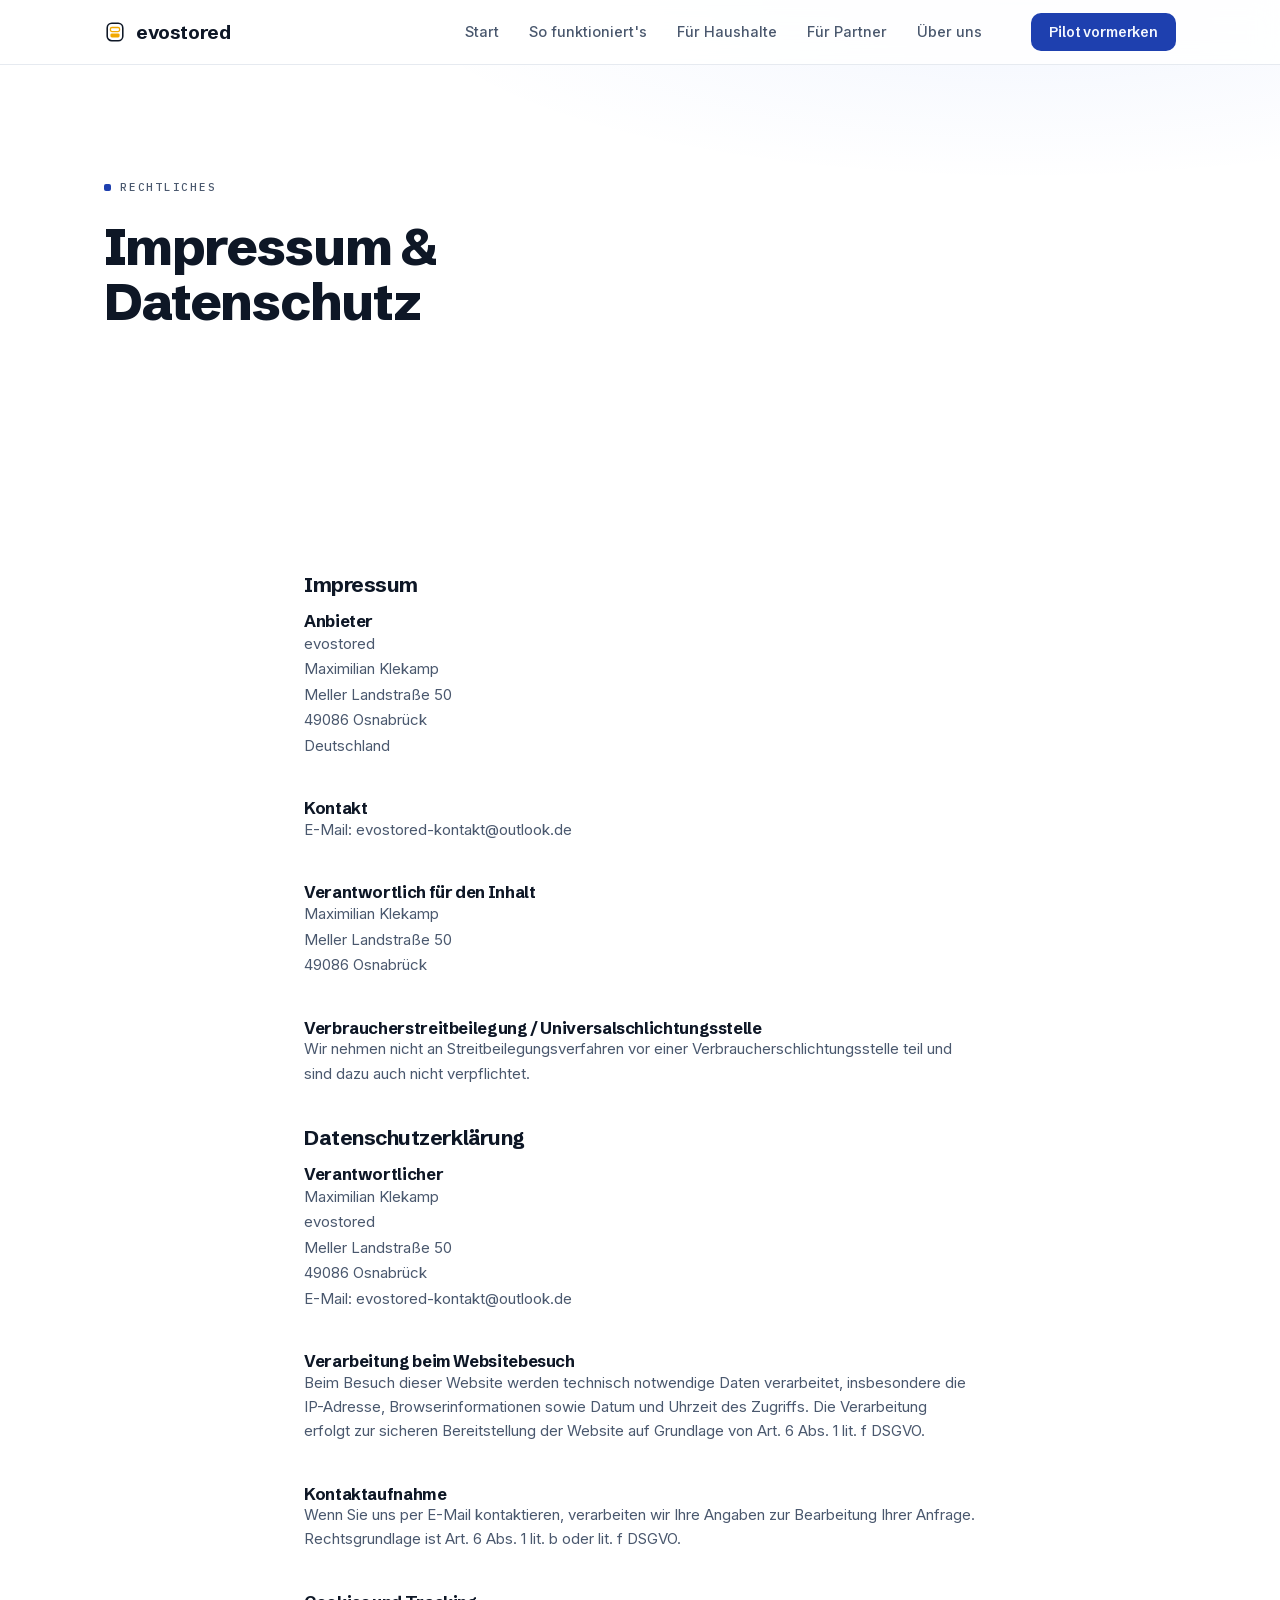
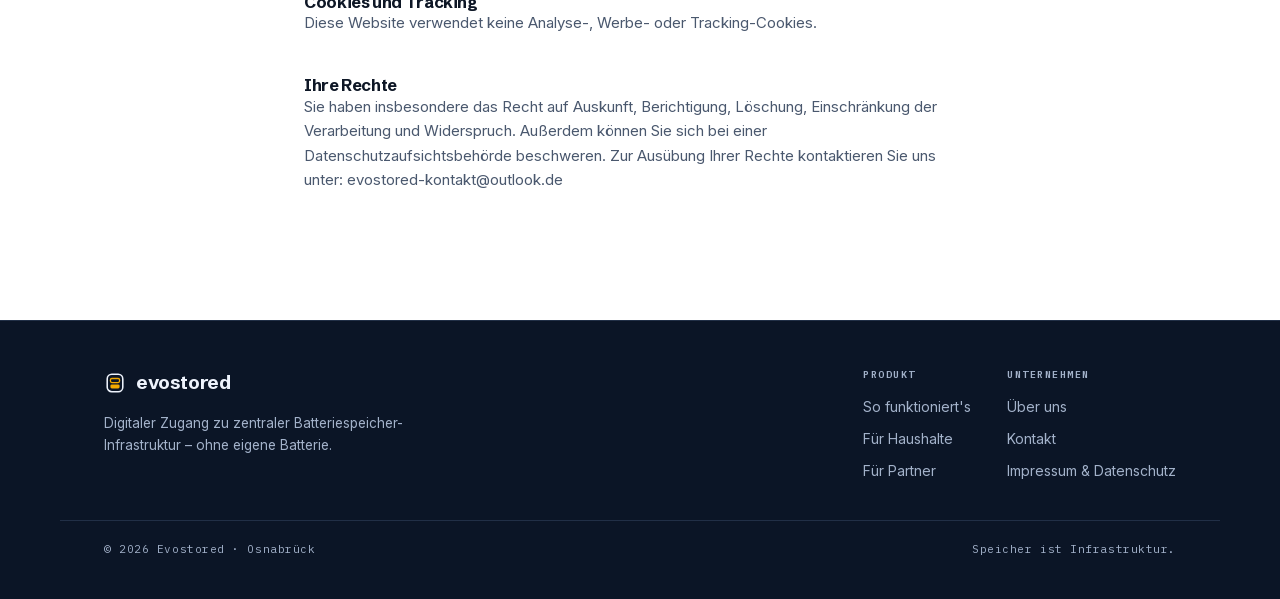
==== commit a5886fbf: "Rebranding: Dunkelblau als Markenfarbe, Gold als Energie-Akzent Zweiter Farbwechsel auf Nutzerwunsch" ====
--- a/impressum.html
+++ b/impressum.html
@@ -17,8 +17,8 @@
       <a class="brand" href="index.html" aria-label="Evostored – Startseite">
         <svg viewBox="0 0 24 24" aria-hidden="true">
           <rect x="3.5" y="2.5" width="17" height="19" rx="5" fill="none" stroke="#0e1726" stroke-width="1.7"/>
-          <rect x="7" y="13.5" width="10" height="4.4" rx="1.6" fill="#14b8a6"/>
-          <rect x="7" y="7.1" width="10" height="4.4" rx="1.6" fill="none" stroke="#14b8a6" stroke-width="1.4"/>
+          <rect x="7" y="13.5" width="10" height="4.4" rx="1.6" fill="#f2a900"/>
+          <rect x="7" y="7.1" width="10" height="4.4" rx="1.6" fill="none" stroke="#f2a900" stroke-width="1.4"/>
         </svg>
         evostored
       </a>
@@ -120,8 +120,8 @@
         <a class="brand" href="index.html">
           <svg viewBox="0 0 24 24" aria-hidden="true">
             <rect x="3.5" y="2.5" width="17" height="19" rx="5" fill="none" stroke="#eef3fc" stroke-width="1.7"/>
-            <rect x="7" y="13.5" width="10" height="4.4" rx="1.6" fill="#14b8a6"/>
-            <rect x="7" y="7.1" width="10" height="4.4" rx="1.6" fill="none" stroke="#14b8a6" stroke-width="1.4"/>
+            <rect x="7" y="13.5" width="10" height="4.4" rx="1.6" fill="#f2a900"/>
+            <rect x="7" y="7.1" width="10" height="4.4" rx="1.6" fill="none" stroke="#f2a900" stroke-width="1.4"/>
           </svg>
           evostored
         </a>
--- a/styles.css
+++ b/styles.css
@@ -1,8 +1,8 @@
 /* ============================================================
    Evostored Design System — hell & vertrauensvoll
-   Weißer Grund, Tinten-Navy als Schrift, Petrol als
+   Weißer Grund, Tinten-Navy als Schrift, Dunkelblau als
    Aktionsfarbe. Funktionale Farben nur in Diagrammen:
-   Petrol = gespeicherte Energie, Blau = Netz/digital,
+   Gold = gespeicherte Energie, Blau = Netz/digital,
    Grün = Erzeugung, Koralle = Verbrauch/teuer.
    Dunkle Kapitel nur als Akzent (Perspektivwechsel, Abschluss).
    ============================================================ */
@@ -55,11 +55,12 @@
   --ink-soft: #4a586e;
   --faint: #64748b;
 
-  /* Aktionsfarbe: Petrol – die Evostored-Markenfarbe */
-  --petrol: #14b8a6;
-  --petrol-deep: #0b6e63;
-  --petrol-soft: #def4f1;
-  --petrol-ink: #04211e;
+  /* Aktionsfarbe: Dunkelblau – die Evostored-Markenfarbe */
+  --brand: #1e40af;
+  --brand-deep: #16307d;
+  --brand-soft: #e7edfb;
+  --brand-ink: #f5f8ff;
+  --brand-bright: #7fa5ff; /* Akzente auf dunklen Kapiteln */
 
   /* Blau nur als Diagramm-Semantik (Netz / Strombörse) */
   --blue: #1f5eea;
@@ -75,8 +76,8 @@
   --snow-soft: #a3b2ca;
 
   /* Funktionale Energie-Farben (Diagramme) */
-  --cell: #14b8a6;        /* gespeicherte Energie */
-  --cell-deep: #0b6e63;   /* Petrol als Text auf hell */
+  --cell: #f2a900;        /* gespeicherte Energie */
+  --cell-deep: #8a5c00;   /* Gold als Text auf hell */
   --pv: #1f9e6d;          /* Erzeugung */
   --load: #e05a48;        /* Verbrauch / teuer */
 
@@ -119,12 +120,12 @@
 ul, ol { list-style: none; }
 strong { font-weight: 600; }
 
-::selection { background: rgba(20, 184, 166, 0.35); }
+::selection { background: rgba(30, 64, 175, 0.22); }
 
 a:focus-visible,
 button:focus-visible,
 summary:focus-visible {
-  outline: 2px solid var(--petrol-deep);
+  outline: 2px solid var(--brand-deep);
   outline-offset: 3px;
   border-radius: 4px;
 }
@@ -136,7 +137,7 @@
   text-underline-offset: 2px;
   transition: color 0.16s var(--ease);
 }
-.text-link:hover { color: var(--petrol-deep); }
+.text-link:hover { color: var(--brand-deep); }
 
 /* ------------------------------------------------ Typo-Rollen */
 .kicker {
@@ -155,7 +156,7 @@
   width: 7px;
   height: 7px;
   border-radius: 2px;
-  background: var(--petrol);
+  background: var(--brand);
   flex: 0 0 auto;
 }
 .kicker.k-blue::before { background: var(--blue); }
@@ -206,8 +207,8 @@
     border-color 0.18s var(--ease), color 0.18s var(--ease), box-shadow 0.18s var(--ease);
 }
 .btn:active { transform: translateY(1px); }
-.btn-primary { background: var(--petrol); color: var(--petrol-ink); box-shadow: 0 10px 26px rgba(20, 184, 166, 0.4); }
-.btn-primary:hover { background: #2acbb8; }
+.btn-primary { background: var(--brand); color: var(--brand-ink); box-shadow: 0 10px 26px rgba(30, 64, 175, 0.35); }
+.btn-primary:hover { background: #2a52d4; }
 .btn-ghost { border-color: var(--line-strong); color: var(--ink); }
 .btn-ghost:hover { border-color: var(--ink-soft); background: var(--cloud); }
 .btn-arrow::after { content: "→"; font-family: var(--body); transition: transform 0.18s var(--ease); }
@@ -288,7 +289,7 @@
 .chapter-dark .section-head p,
 .chapter-dark p { color: var(--snow-soft); }
 .chapter-dark .kicker { color: var(--snow-soft); }
-.chapter-dark .kicker::before { background: var(--cell); }
+.chapter-dark .kicker::before { background: var(--brand-bright); }
 .chapter-tight { padding-top: clamp(20px, 3vw, 36px); }
 
 /* Reveal-Grundlage: verstecken nur, wenn JS aktiv ist */
@@ -303,7 +304,7 @@
   position: relative;
   padding-block: clamp(120px, 14vw, 168px) clamp(64px, 8vw, 104px);
   background:
-    radial-gradient(80% 55% at 78% 0%, rgba(20, 184, 166, 0.12), transparent 68%),
+    radial-gradient(80% 55% at 78% 0%, rgba(242, 169, 0, 0.10), transparent 68%),
     radial-gradient(55% 42% at 0% 100%, rgba(31, 94, 234, 0.05), transparent 72%),
     var(--paper);
   overflow: hidden;
@@ -328,8 +329,8 @@
   align-items: center;
 }
 .hero .kicker {
-  background: var(--petrol-soft);
-  color: var(--petrol-deep);
+  background: var(--brand-soft);
+  color: var(--brand-deep);
   padding: 7px 13px;
   border-radius: 99px;
 }
@@ -341,7 +342,7 @@
 }
 .hero-copy h1 em {
   font-style: normal;
-  color: var(--petrol-deep);
+  color: var(--brand-deep);
 }
 .hero-copy > p {
   font-size: clamp(16.5px, 1.5vw, 18.5px);
@@ -400,7 +401,7 @@
   background: var(--cloud);
   color: var(--ink-soft);
 }
-/* Mittag = laden (blau wie die Lade-Pulse), Abend = liefern (petrol) */
+/* Mittag = laden (blau wie die Lade-Pulse), Abend = liefern (gold) */
 .flow-state i { width: 7px; height: 7px; border-radius: 50%; background: var(--blue); flex: 0 0 auto; transition: background 0.4s var(--ease); }
 .is-evening .flow-state i { background: var(--cell); }
 
@@ -408,12 +409,12 @@
 .flow-svg text { font-family: var(--mono); letter-spacing: 0.02em; }
 
 .fs-node { fill: var(--cloud); stroke: var(--line-strong); }
-.fs-node-core { fill: var(--petrol-soft); stroke: var(--cell); }
+.fs-node-core { fill: var(--brand-soft); stroke: var(--brand); }
 .fs-icon { stroke: var(--ink); fill: none; stroke-width: 1.6; stroke-linecap: round; stroke-linejoin: round; }
 .fs-label { fill: var(--ink); font-size: 12.5px; font-weight: 500; }
 .fs-sub { fill: var(--ink-soft); font-size: 10px; }
 .fs-line { stroke: var(--line-strong); stroke-width: 1.5; fill: none; }
-.fs-core-word { fill: var(--petrol-deep); font-size: 12.5px; font-weight: 600; letter-spacing: 0.2em; }
+.fs-core-word { fill: var(--brand-deep); font-size: 12.5px; font-weight: 600; letter-spacing: 0.2em; }
 
 .fs-soc-track { fill: #e2e7ef; }
 .fs-soc-fill { fill: var(--cell); transition: width 1.1s var(--ease); }
@@ -591,7 +592,7 @@
   font-family: var(--display);
   font-size: clamp(19px, 2.4vw, 25px);
   font-weight: 600;
-  color: var(--cell);
+  color: var(--brand-bright);
   letter-spacing: -0.015em;
 }
 .network-stage {
@@ -599,18 +600,18 @@
   border: 1px solid var(--night-line);
   border-radius: var(--r-lg);
   background:
-    radial-gradient(80% 70% at 50% 100%, rgba(20, 184, 166, 0.07), transparent 70%),
+    radial-gradient(80% 70% at 50% 100%, rgba(127, 165, 255, 0.08), transparent 70%),
     var(--night-2);
   padding: clamp(20px, 3.4vw, 40px);
 }
 .network-svg { width: 100%; height: auto; }
 .network-svg .n-house { stroke: var(--snow-soft); stroke-width: 1.5; fill: none; stroke-linejoin: round; stroke-linecap: round; }
 .network-svg .n-line { stroke: var(--night-line-strong); stroke-width: 1.2; fill: none; }
-.network-svg .n-core { fill: var(--night); stroke: var(--cell); stroke-width: 1.6; }
+.network-svg .n-core { fill: var(--night); stroke: var(--brand-bright); stroke-width: 1.6; }
 .network-svg text { font-family: var(--mono); letter-spacing: 0.1em; }
-.network-svg .n-core-label { fill: var(--cell); font-size: 12px; font-weight: 600; letter-spacing: 0.22em; }
+.network-svg .n-core-label { fill: var(--brand-bright); font-size: 12px; font-weight: 600; letter-spacing: 0.22em; }
 .network-svg .n-block { fill: #16273f; stroke: var(--night-line-strong); stroke-width: 1.4; }
-.network-svg .n-cell { fill: rgba(20, 184, 166, 0.75); }
+.network-svg .n-cell { fill: rgba(242, 169, 0, 0.75); }
 .network-svg .n-sub { fill: var(--snow-soft); font-size: 10.5px; }
 
 /* ------------------------------------------------ Schritte */
@@ -637,11 +638,11 @@
   font-size: 12px;
   font-weight: 600;
   letter-spacing: 0.14em;
-  color: var(--petrol-deep);
+  color: var(--cell-deep);
 }
 .step-card:nth-child(2)::before { color: var(--blue-deep); }
 .step-card:nth-child(3)::before { color: var(--pv); }
-.step-card:nth-child(1) .step-visual { background: var(--petrol-soft); }
+.step-card:nth-child(1) .step-visual { background: #fbf0d4; }
 .step-card:nth-child(2) .step-visual { background: var(--blue-soft); }
 .step-card:nth-child(3) .step-visual { background: #eaf6df; }
 .step-card h3 { font-size: 20.5px; }
@@ -678,7 +679,7 @@
   background: var(--paper);
   display: grid;
   place-items: center;
-  color: var(--petrol-deep);
+  color: var(--brand-deep);
 }
 .app-point i svg { width: 17px; height: 17px; stroke: currentColor; fill: none; stroke-width: 1.7; stroke-linecap: round; stroke-linejoin: round; }
 .app-point strong { display: block; font-family: var(--display); font-size: 16.5px; letter-spacing: -0.01em; }
@@ -722,7 +723,7 @@
 .soc-num { font-family: var(--mono); font-size: 34px; font-weight: 600; color: var(--snow); font-variant-numeric: tabular-nums; }
 .soc-num .unit { font-size: 14px; color: var(--snow-soft); }
 .soc-bar { height: 10px; border-radius: 99px; background: rgba(164, 194, 255, 0.14); overflow: hidden; }
-.soc-bar i { display: block; height: 100%; width: 0; border-radius: 99px; background: linear-gradient(90deg, #0c8577, var(--cell)); transition: width 1.3s var(--ease); }
+.soc-bar i { display: block; height: 100%; width: 0; border-radius: 99px; background: linear-gradient(90deg, #c07f06, var(--cell)); transition: width 1.3s var(--ease); }
 .soc-caption { display: flex; justify-content: space-between; font-family: var(--mono); font-size: 10.5px; color: var(--snow-soft); letter-spacing: 0.05em; }
 .device-stats { display: grid; grid-template-columns: 1fr 1fr; gap: 10px; }
 .dstat {
@@ -763,7 +764,7 @@
 }
 .block-svg { width: 100%; height: auto; }
 .block-svg .b-frame { fill: #fbfcfe; stroke: var(--ink); stroke-width: 1.7; }
-.block-svg .b-cell { fill: rgba(20, 184, 166, 0.22); stroke: var(--cell-deep); stroke-width: 1.2; }
+.block-svg .b-cell { fill: rgba(242, 169, 0, 0.22); stroke: var(--cell-deep); stroke-width: 1.2; }
 .block-svg .b-cell-res { fill: var(--cloud); stroke: #b3bdcc; stroke-dasharray: 3 3; }
 .block-svg .b-detail { stroke: var(--ink-soft); stroke-width: 1.2; fill: none; }
 .block-svg text { font-family: var(--mono); font-size: 10px; fill: var(--ink-soft); letter-spacing: 0.08em; }
@@ -869,7 +870,7 @@
   font-family: var(--display);
   font-weight: 600;
   font-size: 15.5px;
-  color: var(--petrol-deep);
+  color: var(--brand-deep);
   display: inline-flex;
   align-items: center;
   gap: 8px;
@@ -897,7 +898,7 @@
   margin-top: 5px;
   background: var(--paper);
 }
-.milestone.is-active .milestone-dot i { border-color: var(--cell); background: var(--cell); box-shadow: 0 0 0 5px rgba(20, 184, 166, 0.22); }
+.milestone.is-active .milestone-dot i { border-color: var(--brand); background: var(--brand); box-shadow: 0 0 0 5px rgba(30, 64, 175, 0.18); }
 .milestone h3 { font-size: 17.5px; }
 .milestone-status {
   margin-top: 7px;
@@ -911,7 +912,7 @@
   padding: 4px 9px;
   color: var(--ink-soft);
 }
-.milestone.is-active .milestone-status { color: var(--petrol-deep); border-color: rgba(20, 184, 166, 0.6); }
+.milestone.is-active .milestone-status { color: var(--brand-deep); border-color: rgba(30, 64, 175, 0.45); }
 .milestone p { font-size: 14.5px; color: var(--ink-soft); max-width: 62ch; }
 
 /* ------------------------------------------------ Ökosystem */
@@ -946,9 +947,9 @@
 .eco-card p { font-size: 13.5px; color: var(--ink-soft); }
 .eco-center {
   margin-top: 14px;
-  border: 1px solid rgba(20, 184, 166, 0.55);
+  border: 1px solid rgba(30, 64, 175, 0.35);
   border-radius: var(--r-md);
-  background: var(--petrol-soft);
+  background: var(--brand-soft);
   padding: 18px 22px;
   display: flex;
   flex-wrap: wrap;
@@ -967,17 +968,17 @@
   margin-inline: auto;
   font-size: clamp(30px, 5vw, 54px);
 }
-.vision h2 em { font-style: normal; color: var(--cell); }
+.vision h2 em { font-style: normal; color: var(--brand-bright); }
 .vision p { max-width: 620px; margin: 22px auto 0; }
 
 .cta-final { border-top: 1px solid var(--night-line); text-align: center; }
 .cta-final h2 { font-size: clamp(28px, 4vw, 44px); max-width: 700px; margin-inline: auto; }
 .cta-final p { max-width: 54ch; margin: 18px auto 0; }
 .cta-final .hero-actions { justify-content: center; margin-top: 32px; }
-.cta-final .btn-primary { box-shadow: 0 12px 30px rgba(20, 184, 166, 0.28); }
+.cta-final .btn-primary { box-shadow: 0 12px 30px rgba(127, 165, 255, 0.25); }
 .cta-mail { margin-top: 20px; font-family: var(--mono); font-size: 12.5px; color: var(--snow-soft); }
 .cta-mail a { color: var(--snow); border-bottom: 1px solid var(--night-line-strong); }
-.cta-mail a:hover { color: var(--cell); border-color: var(--cell); }
+.cta-mail a:hover { color: var(--brand-bright); border-color: var(--brand-bright); }
 
 /* ------------------------------------------------ Footer (dunkel, schließt ab) */
 .site-footer {
@@ -1046,7 +1047,7 @@
   align-content: start;
   position: relative;
 }
-.pack.is-featured { border-color: rgba(12, 133, 119, 0.55); box-shadow: 0 20px 50px rgba(12, 133, 119, 0.12); }
+.pack.is-featured { border-color: rgba(30, 64, 175, 0.45); box-shadow: 0 20px 50px rgba(30, 64, 175, 0.12); }
 .pack-flag {
   position: absolute;
   top: -11px;
@@ -1055,8 +1056,8 @@
   font-size: 9.5px;
   letter-spacing: 0.12em;
   text-transform: uppercase;
-  background: var(--petrol);
-  color: var(--petrol-ink);
+  background: var(--brand);
+  color: var(--brand-ink);
   border-radius: 99px;
   padding: 4px 10px;
   font-weight: 600;
@@ -1113,7 +1114,7 @@
   gap: 16px;
   transition: color 0.16s var(--ease);
 }
-.faq summary:hover { color: var(--petrol-deep); }
+.faq summary:hover { color: var(--brand-deep); }
 .faq summary::-webkit-details-marker { display: none; }
 .faq summary::after { content: "+"; font-family: var(--mono); font-size: 19px; color: var(--ink-soft); transition: transform 0.2s var(--ease); }
 .faq details[open] summary::after { transform: rotate(45deg); }
@@ -1188,8 +1189,8 @@
 @media (max-width: 1020px) {
   .hero-grid { grid-template-columns: minmax(0, 1fr); }
   .hero .kicker {
-  background: var(--petrol-soft);
-  color: var(--petrol-deep);
+  background: var(--brand-soft);
+  color: var(--brand-deep);
   padding: 7px 13px;
   border-radius: 99px;
 }
@@ -1225,7 +1226,7 @@
   .nav-open .nav-drawer { opacity: 1; transform: none; pointer-events: auto; }
   .nav-drawer a { padding: 12px 6px; font-size: 16px; font-weight: 500; color: var(--ink); border-bottom: 1px solid var(--line); }
   .nav-drawer a:last-child { border-bottom: 0; }
-  .nav-drawer .drawer-cta { margin-top: 12px; border-bottom: 0; color: var(--petrol-ink); }
+  .nav-drawer .drawer-cta { margin-top: 12px; border-bottom: 0; color: var(--brand-ink); }
 
   .oldway { grid-template-columns: minmax(0, 1fr); }
   .infra-grid { grid-template-columns: minmax(0, 1fr); }
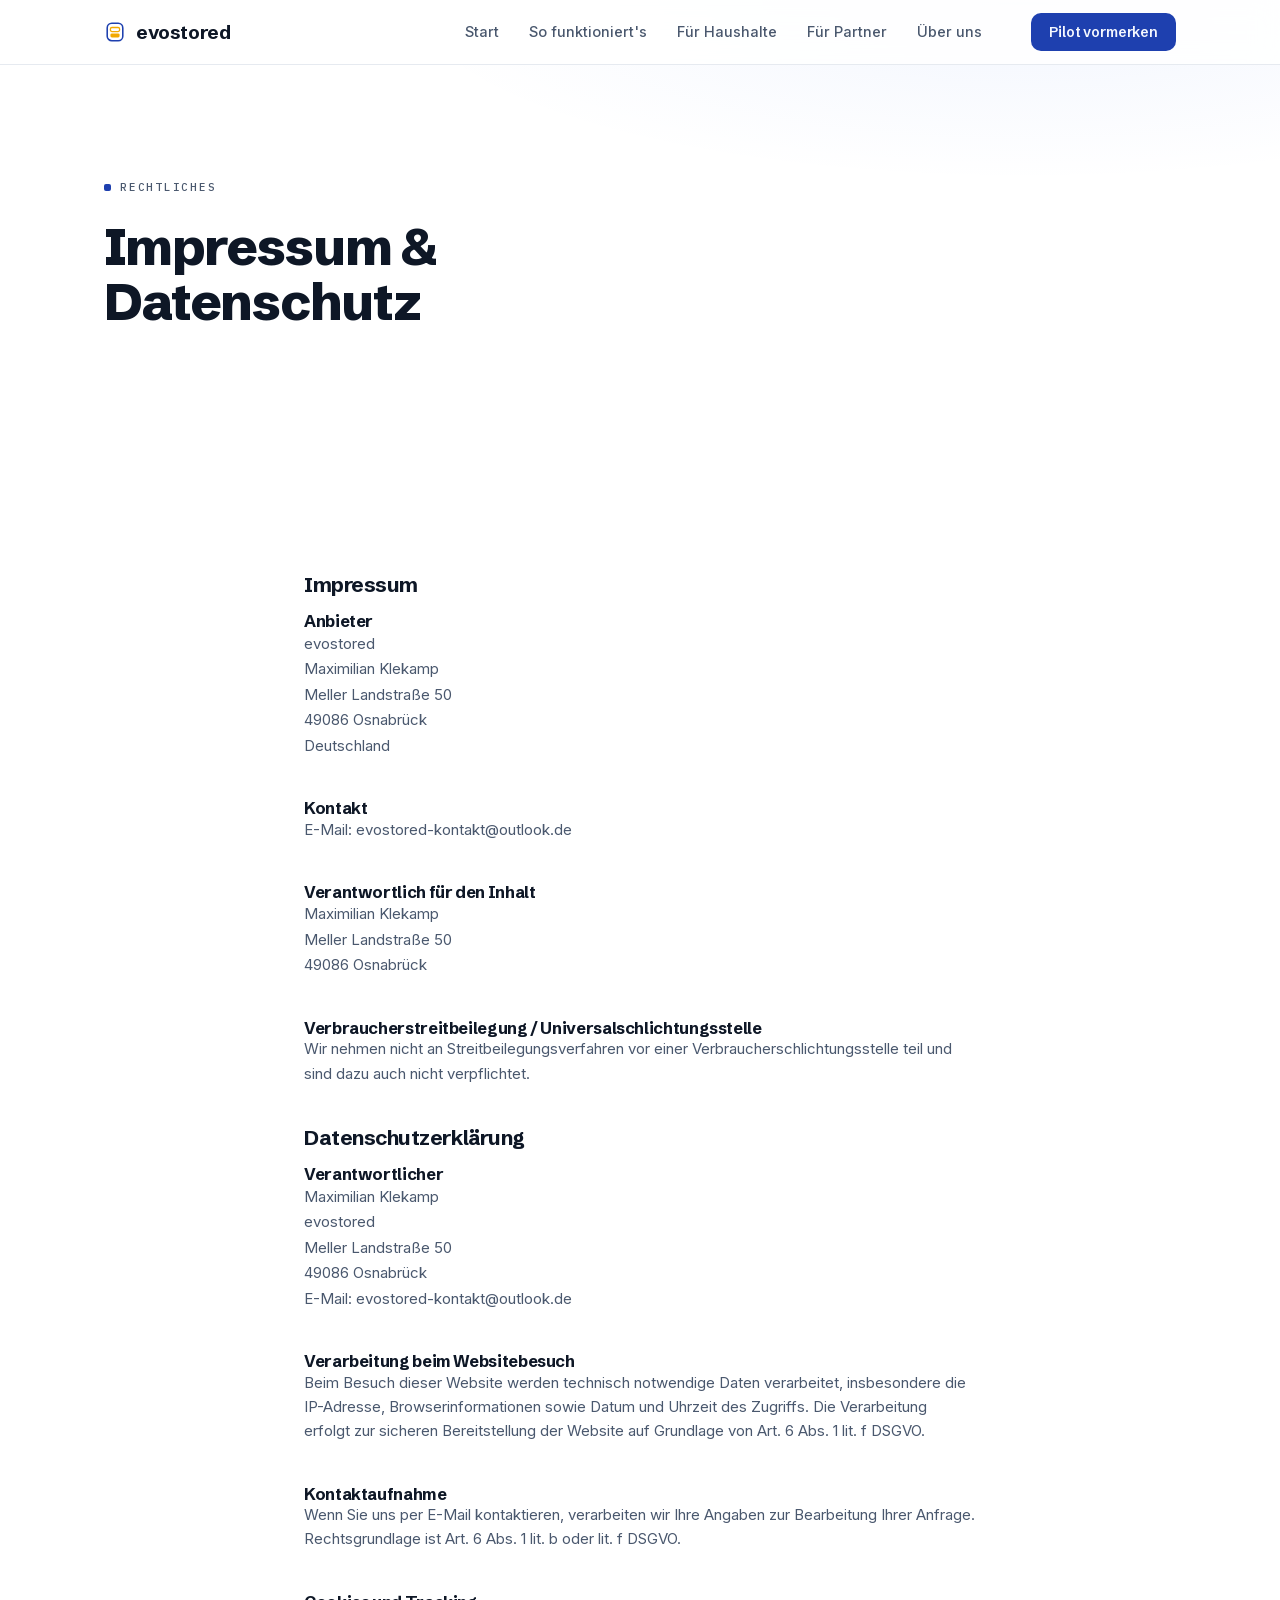
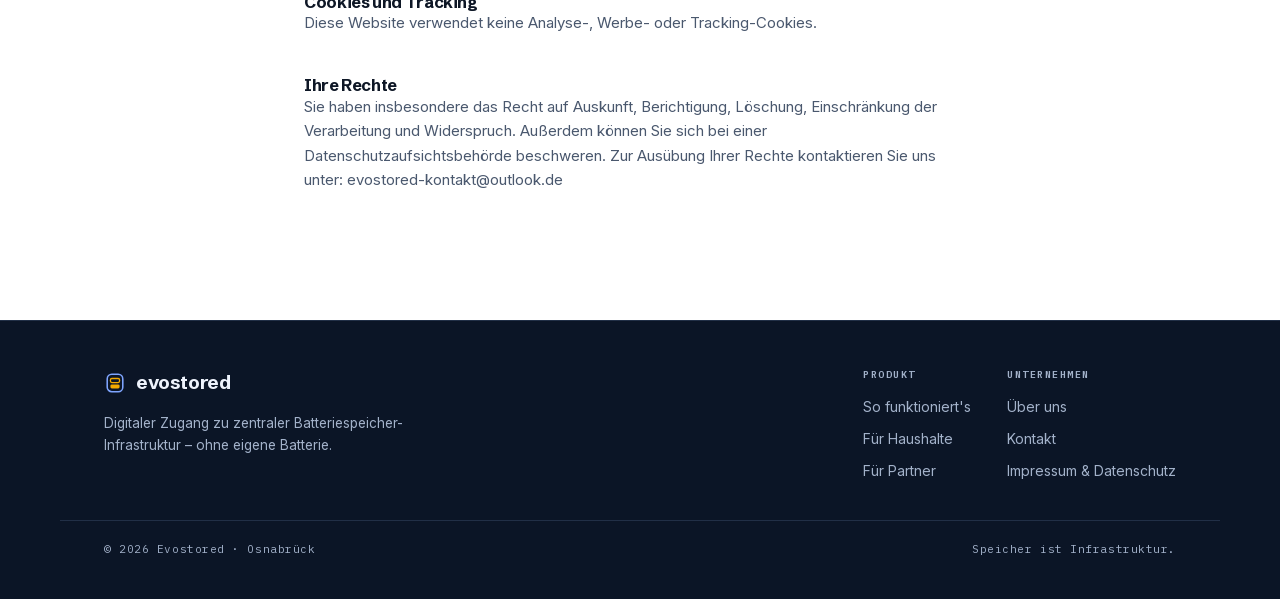
==== commit af44ee45: "Neues Hero-Visual: Dein Anteil im Speicherblock + Logo in Markenfarben Das Vier-Kästen-Systemdiagram" ====
--- a/impressum.html
+++ b/impressum.html
@@ -16,7 +16,7 @@
     <div class="wrap nav-bar">
       <a class="brand" href="index.html" aria-label="Evostored – Startseite">
         <svg viewBox="0 0 24 24" aria-hidden="true">
-          <rect x="3.5" y="2.5" width="17" height="19" rx="5" fill="none" stroke="#0e1726" stroke-width="1.7"/>
+          <rect x="3.5" y="2.5" width="17" height="19" rx="5" fill="none" stroke="#1e40af" stroke-width="1.7"/>
           <rect x="7" y="13.5" width="10" height="4.4" rx="1.6" fill="#f2a900"/>
           <rect x="7" y="7.1" width="10" height="4.4" rx="1.6" fill="none" stroke="#f2a900" stroke-width="1.4"/>
         </svg>
@@ -119,7 +119,7 @@
       <div class="footer-brand">
         <a class="brand" href="index.html">
           <svg viewBox="0 0 24 24" aria-hidden="true">
-            <rect x="3.5" y="2.5" width="17" height="19" rx="5" fill="none" stroke="#eef3fc" stroke-width="1.7"/>
+            <rect x="3.5" y="2.5" width="17" height="19" rx="5" fill="none" stroke="#7fa5ff" stroke-width="1.7"/>
             <rect x="7" y="13.5" width="10" height="4.4" rx="1.6" fill="#f2a900"/>
             <rect x="7" y="7.1" width="10" height="4.4" rx="1.6" fill="none" stroke="#f2a900" stroke-width="1.4"/>
           </svg>
--- a/styles.css
+++ b/styles.css
@@ -408,16 +408,33 @@
 .flow-svg { width: 100%; height: auto; }
 .flow-svg text { font-family: var(--mono); letter-spacing: 0.02em; }
 
-.fs-node { fill: var(--cloud); stroke: var(--line-strong); }
-.fs-node-core { fill: var(--brand-soft); stroke: var(--brand); }
-.fs-icon { stroke: var(--ink); fill: none; stroke-width: 1.6; stroke-linecap: round; stroke-linejoin: round; }
-.fs-label { fill: var(--ink); font-size: 12.5px; font-weight: 500; }
-.fs-sub { fill: var(--ink-soft); font-size: 10px; }
-.fs-line { stroke: var(--line-strong); stroke-width: 1.5; fill: none; }
-.fs-core-word { fill: var(--brand-deep); font-size: 12.5px; font-weight: 600; letter-spacing: 0.2em; }
-
-.fs-soc-track { fill: #e2e7ef; }
-.fs-soc-fill { fill: var(--cell); transition: width 1.1s var(--ease); }
+
+
+
+/* ------------------------------------------------ Hero: Dein Anteil im Block */
+.v1-house { stroke: var(--ink-soft); fill: none; stroke-width: 1.5; stroke-linecap: round; stroke-linejoin: round; }
+.v1-net { stroke: var(--line-strong); fill: none; stroke-width: 1.3; }
+.v1-core { fill: var(--brand-soft); stroke: var(--brand); stroke-width: 1.5; }
+.v1-core-word { fill: var(--brand-deep); font-size: 12.5px; font-weight: 600; letter-spacing: 0.18em; }
+.v1-block { fill: #fbfcfe; stroke: var(--ink); stroke-width: 1.5; }
+.v1-block-label { fill: var(--faint); font-size: 9.5px; letter-spacing: 0.12em; }
+.v1-cell { fill: #fffdf7; stroke: var(--cell-deep); stroke-width: 1.1; }
+.v1-cell-fill {
+  fill: rgba(242, 169, 0, 0.65);
+  transform-box: fill-box;
+  transform-origin: center bottom;
+  transform: scaleY(0.8);
+  transition: transform 1.1s var(--ease);
+}
+.is-evening .v1-cell-fill { transform: scaleY(0.38); }
+.v1-cell-res { fill: var(--cloud); stroke: #b3bdcc; stroke-dasharray: 3 3; stroke-width: 1.1; }
+.v1-mine { stroke: var(--brand); stroke-width: 2; }
+.v1-mine-ring { fill: none; stroke: var(--brand); stroke-width: 1.4; opacity: 0.5; animation: v1glow 2.6s ease-in-out infinite; }
+@keyframes v1glow { 0%, 100% { opacity: 0.15; } 50% { opacity: 0.7; } }
+.v1-callout { fill: var(--brand); }
+.v1-callout-text { fill: var(--brand-ink); font-size: 10px; font-weight: 500; letter-spacing: 0.04em; }
+.v1-callout-short { display: none; }
+.v1-leader { stroke: var(--brand); stroke-width: 1.2; stroke-dasharray: 2 3; fill: none; opacity: 0.7; }
 
 /* Impulse entlang der Flusslinie */
 .pulse {
@@ -1249,6 +1266,11 @@
   .price-svg .band-label-cheap, .price-svg .band-label-dear { font-size: 17px; }
   .network-svg .n-core-label { font-size: 17px; }
   .network-svg .n-sub { font-size: 15px; }
+  .flow-svg .v1-core-word { font-size: 15px; }
+  .flow-svg .v1-block-label { font-size: 12px; }
+  .flow-svg .v1-callout-text { font-size: 13px; }
+  .v1-callout-long { display: none; }
+  .v1-callout-short { display: initial; }
   .block-svg text { font-size: 14px; }
   .block-svg .b-cap-one { display: none; }
   .block-svg .b-cap-two { display: block; }
@@ -1259,6 +1281,8 @@
   html { scroll-behavior: auto; }
   .js .rv { opacity: 1; transform: none; transition: none; }
   .pulse { animation: none; opacity: 0; }
+  .v1-mine-ring { animation: none; opacity: 0.5; }
+  .v1-cell-fill { transition: none; }
   .js .chart-draw .curve-pv, .js .chart-draw .curve-price, .js .chart-draw .curve-load { stroke-dashoffset: 0; transition: none; }
   .soc-bar i, .fs-soc-fill, .dotfield i { transition: none; }
   .btn, .path-card { transition: none; }
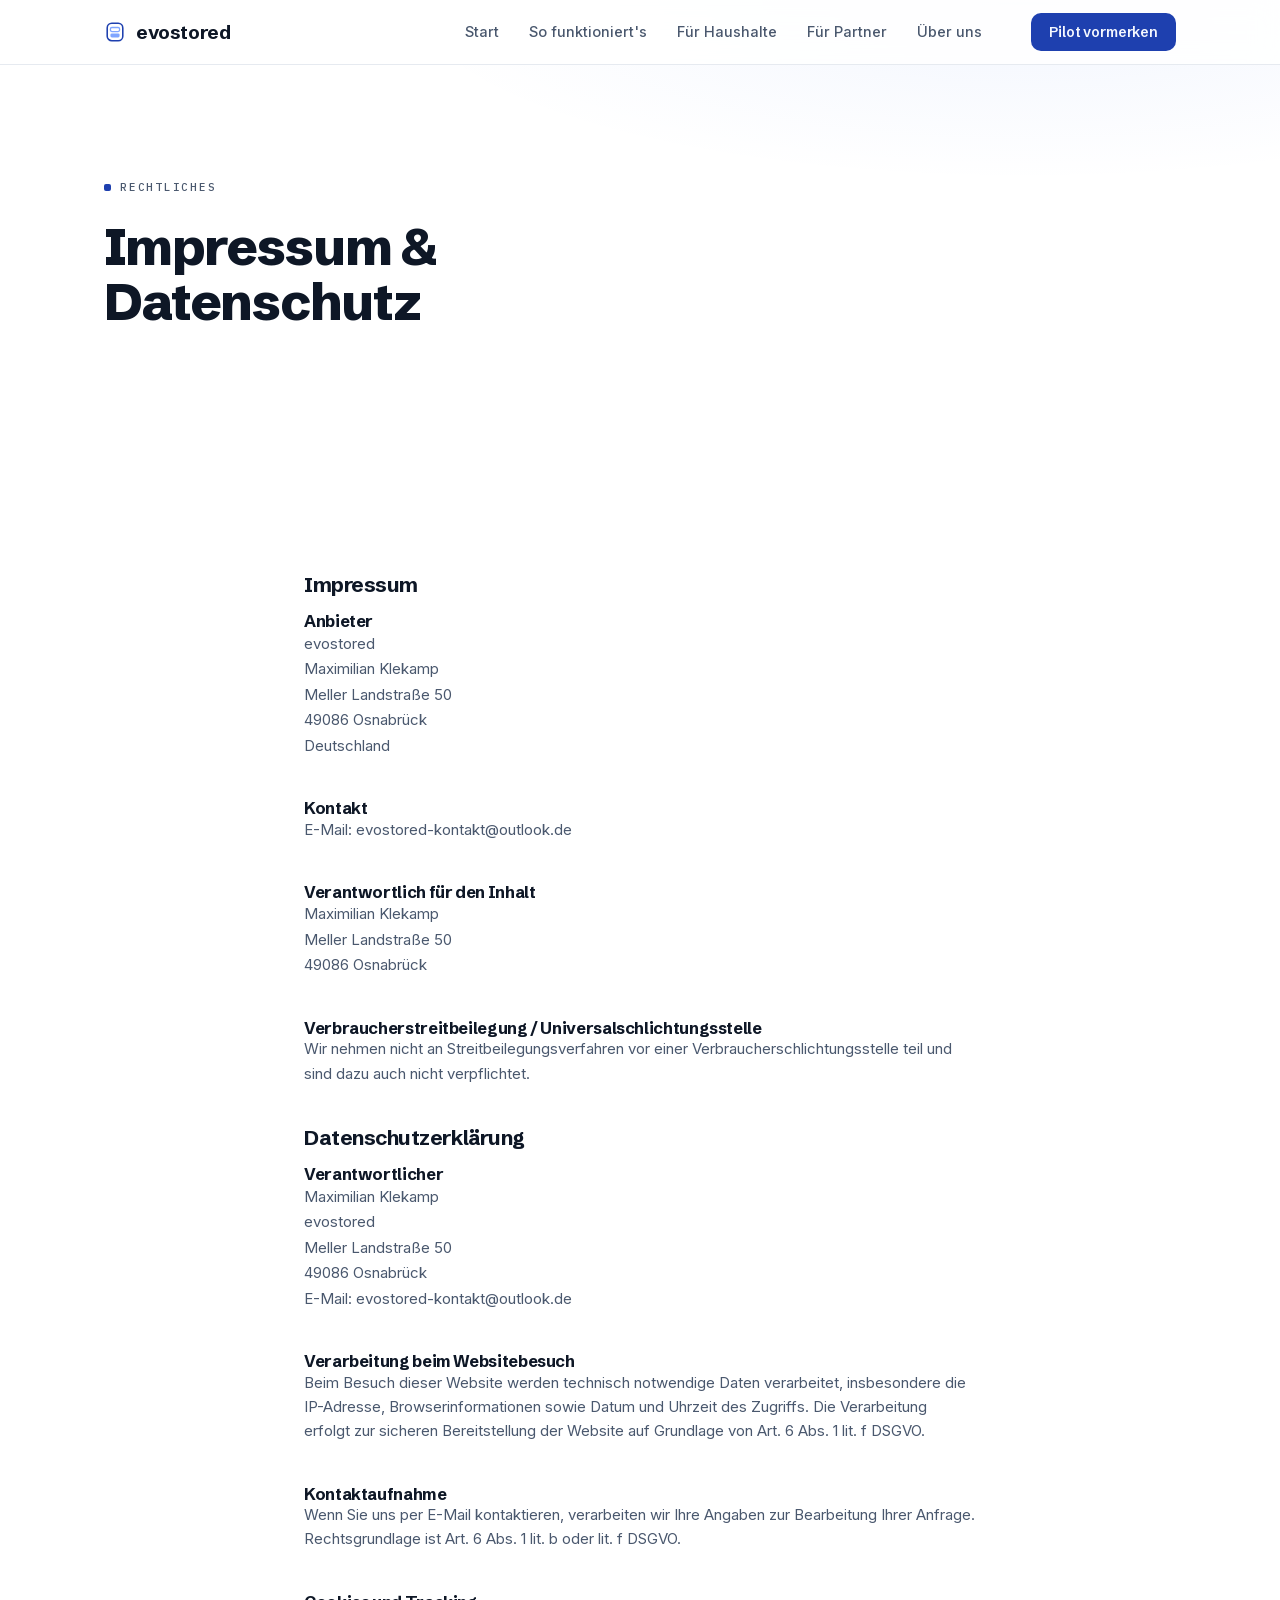
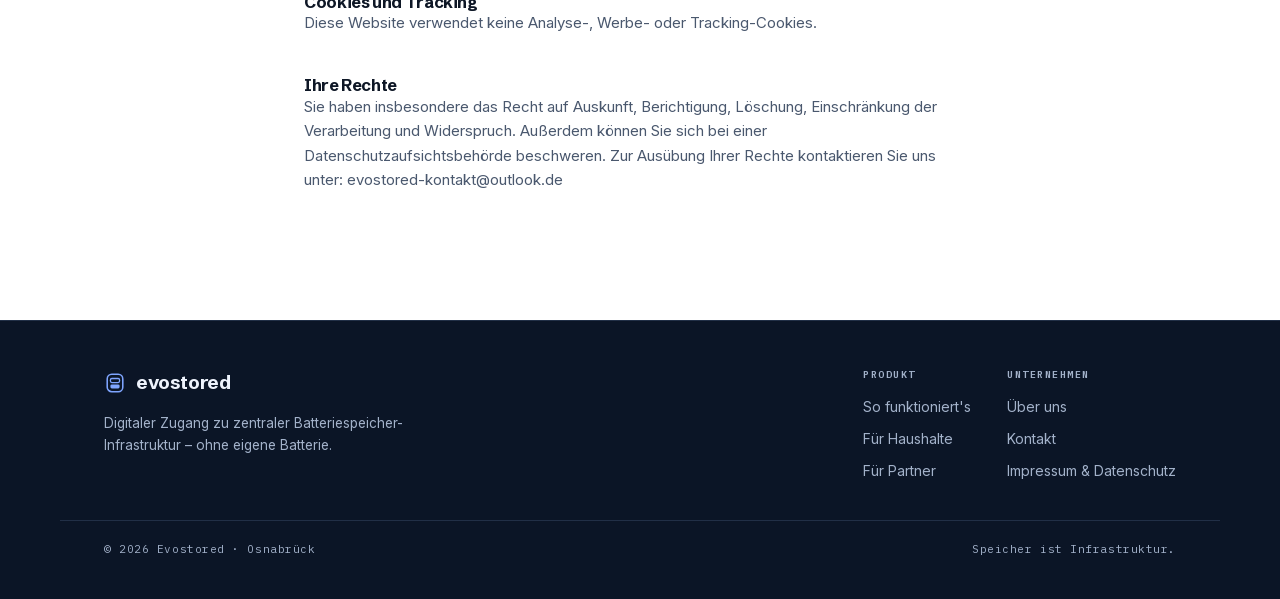
==== commit 79b0e491: "Hero erzählt die Wind-Story, Gold komplett ersetzt durch Anteils-Blau Nutzerfeedback: Gold gefiel ni" ====
--- a/impressum.html
+++ b/impressum.html
@@ -17,8 +17,8 @@
       <a class="brand" href="index.html" aria-label="Evostored – Startseite">
         <svg viewBox="0 0 24 24" aria-hidden="true">
           <rect x="3.5" y="2.5" width="17" height="19" rx="5" fill="none" stroke="#1e40af" stroke-width="1.7"/>
-          <rect x="7" y="13.5" width="10" height="4.4" rx="1.6" fill="#f2a900"/>
-          <rect x="7" y="7.1" width="10" height="4.4" rx="1.6" fill="none" stroke="#f2a900" stroke-width="1.4"/>
+          <rect x="7" y="13.5" width="10" height="4.4" rx="1.6" fill="#7fa5ff"/>
+          <rect x="7" y="7.1" width="10" height="4.4" rx="1.6" fill="none" stroke="#7fa5ff" stroke-width="1.4"/>
         </svg>
         evostored
       </a>
@@ -120,8 +120,8 @@
         <a class="brand" href="index.html">
           <svg viewBox="0 0 24 24" aria-hidden="true">
             <rect x="3.5" y="2.5" width="17" height="19" rx="5" fill="none" stroke="#7fa5ff" stroke-width="1.7"/>
-            <rect x="7" y="13.5" width="10" height="4.4" rx="1.6" fill="#f2a900"/>
-            <rect x="7" y="7.1" width="10" height="4.4" rx="1.6" fill="none" stroke="#f2a900" stroke-width="1.4"/>
+            <rect x="7" y="13.5" width="10" height="4.4" rx="1.6" fill="#7fa5ff"/>
+            <rect x="7" y="7.1" width="10" height="4.4" rx="1.6" fill="none" stroke="#7fa5ff" stroke-width="1.4"/>
           </svg>
           evostored
         </a>
--- a/styles.css
+++ b/styles.css
@@ -2,7 +2,7 @@
    Evostored Design System — hell & vertrauensvoll
    Weißer Grund, Tinten-Navy als Schrift, Dunkelblau als
    Aktionsfarbe. Funktionale Farben nur in Diagrammen:
-   Gold = gespeicherte Energie, Blau = Netz/digital,
+   Hellblau = gespeicherte Anteile, Blau = Netz/digital,
    Grün = Erzeugung, Koralle = Verbrauch/teuer.
    Dunkle Kapitel nur als Akzent (Perspektivwechsel, Abschluss).
    ============================================================ */
@@ -76,8 +76,8 @@
   --snow-soft: #a3b2ca;
 
   /* Funktionale Energie-Farben (Diagramme) */
-  --cell: #f2a900;        /* gespeicherte Energie */
-  --cell-deep: #8a5c00;   /* Gold als Text auf hell */
+  --cell: #7fa5ff;        /* gespeicherte Energie / Anteile */
+  --cell-deep: #3b66d9;   /* Anteils-Blau als Kontur/Text auf hell */
   --pv: #1f9e6d;          /* Erzeugung */
   --load: #e05a48;        /* Verbrauch / teuer */
 
@@ -304,7 +304,7 @@
   position: relative;
   padding-block: clamp(120px, 14vw, 168px) clamp(64px, 8vw, 104px);
   background:
-    radial-gradient(80% 55% at 78% 0%, rgba(242, 169, 0, 0.10), transparent 68%),
+    radial-gradient(80% 55% at 78% 0%, rgba(127, 165, 255, 0.14), transparent 68%),
     radial-gradient(55% 42% at 0% 100%, rgba(31, 94, 234, 0.05), transparent 72%),
     var(--paper);
   overflow: hidden;
@@ -401,8 +401,8 @@
   background: var(--cloud);
   color: var(--ink-soft);
 }
-/* Mittag = laden (blau wie die Lade-Pulse), Abend = liefern (gold) */
-.flow-state i { width: 7px; height: 7px; border-radius: 50%; background: var(--blue); flex: 0 0 auto; transition: background 0.4s var(--ease); }
+/* Viel Wind = laden (gruen wie der Windfluss), Abend = liefern (hellblau) */
+.flow-state i { width: 7px; height: 7px; border-radius: 50%; background: var(--pv); flex: 0 0 auto; transition: background 0.4s var(--ease); }
 .is-evening .flow-state i { background: var(--cell); }
 
 .flow-svg { width: 100%; height: auto; }
@@ -411,30 +411,43 @@
 
 
 
-/* ------------------------------------------------ Hero: Dein Anteil im Block */
-.v1-house { stroke: var(--ink-soft); fill: none; stroke-width: 1.5; stroke-linecap: round; stroke-linejoin: round; }
-.v1-net { stroke: var(--line-strong); fill: none; stroke-width: 1.3; }
-.v1-core { fill: var(--brand-soft); stroke: var(--brand); stroke-width: 1.5; }
-.v1-core-word { fill: var(--brand-deep); font-size: 12.5px; font-weight: 600; letter-spacing: 0.18em; }
-.v1-block { fill: #fbfcfe; stroke: var(--ink); stroke-width: 1.5; }
-.v1-block-label { fill: var(--faint); font-size: 9.5px; letter-spacing: 0.12em; }
-.v1-cell { fill: #fffdf7; stroke: var(--cell-deep); stroke-width: 1.1; }
-.v1-cell-fill {
-  fill: rgba(242, 169, 0, 0.65);
+/* ---------------------------------- Hero: Vom Wind zu deinem Anteil */
+.wh-mast { stroke: var(--ink); stroke-width: 2.6; stroke-linecap: round; }
+.wh-rotor { stroke: var(--ink); stroke-width: 2.4; stroke-linecap: round; fill: none; }
+.wh-rotor path { transform-box: view-box; transform-origin: 80px 84px; animation: wh-spin 7s linear infinite; }
+.is-evening .wh-rotor path { animation-duration: 16s; }
+@keyframes wh-spin { to { transform: rotate(360deg); } }
+.wh-hub { fill: var(--ink); }
+.wh-gusts { stroke: var(--pv); stroke-width: 1.6; fill: none; stroke-linecap: round; opacity: 0.75; transition: opacity 0.5s var(--ease); }
+.is-evening .wh-gusts { opacity: 0.15; }
+.wh-net { stroke: var(--line-strong); stroke-width: 1.4; fill: none; }
+.wh-ground { stroke: var(--line-strong); stroke-width: 1.5; }
+.wh-block { fill: #fbfcfe; stroke: var(--ink); stroke-width: 1.5; }
+.wh-cell { fill: #f6f9ff; stroke: #8aa4d6; stroke-width: 1.1; }
+.wh-fill {
+  fill: rgba(127, 165, 255, 0.75);
   transform-box: fill-box;
   transform-origin: center bottom;
-  transform: scaleY(0.8);
+  transform: scaleY(0.85);
   transition: transform 1.1s var(--ease);
 }
-.is-evening .v1-cell-fill { transform: scaleY(0.38); }
-.v1-cell-res { fill: var(--cloud); stroke: #b3bdcc; stroke-dasharray: 3 3; stroke-width: 1.1; }
-.v1-mine { stroke: var(--brand); stroke-width: 2; }
-.v1-mine-ring { fill: none; stroke: var(--brand); stroke-width: 1.4; opacity: 0.5; animation: v1glow 2.6s ease-in-out infinite; }
-@keyframes v1glow { 0%, 100% { opacity: 0.15; } 50% { opacity: 0.7; } }
-.v1-callout { fill: var(--brand); }
-.v1-callout-text { fill: var(--brand-ink); font-size: 10px; font-weight: 500; letter-spacing: 0.04em; }
-.v1-callout-short { display: none; }
-.v1-leader { stroke: var(--brand); stroke-width: 1.2; stroke-dasharray: 2 3; fill: none; opacity: 0.7; }
+.is-evening .wh-fill { transform: scaleY(0.4); }
+.wh-cell-res { fill: var(--cloud); stroke: #b3bdcc; stroke-dasharray: 3 3; stroke-width: 1.1; }
+.wh-mine { stroke: var(--brand); stroke-width: 2; }
+.wh-mine-ring { fill: none; stroke: var(--brand); stroke-width: 1.4; opacity: 0.5; animation: wh-glow 2.6s ease-in-out infinite; }
+@keyframes wh-glow { 0%, 100% { opacity: 0.15; } 50% { opacity: 0.7; } }
+.wh-callout { fill: var(--brand); }
+.wh-callout-text { fill: var(--brand-ink); font-size: 10px; font-weight: 500; letter-spacing: 0.04em; }
+.wh-leader { stroke: var(--brand); stroke-width: 1.2; stroke-dasharray: 2 3; fill: none; opacity: 0.7; }
+.wh-core { fill: var(--brand-soft); stroke: var(--brand); stroke-width: 1.5; }
+.wh-core-word { fill: var(--brand-deep); font-size: 12px; font-weight: 600; letter-spacing: 0.18em; }
+.wh-house { fill: #fbfcfe; stroke: var(--ink); stroke-width: 1.5; }
+.wh-window { fill: var(--cloud); stroke: #b3bdcc; stroke-width: 1; transition: fill 0.9s var(--ease); }
+.is-evening .wh-lit { fill: rgba(127, 165, 255, 0.75); }
+.wh-door { fill: var(--ink); }
+.wh-sub { fill: var(--ink-soft); font-size: 10px; }
+.wh-chip { fill: #ffffff; stroke: var(--pv); stroke-width: 1.2; }
+.wh-chip-text { fill: var(--pv); font-size: 9.5px; font-weight: 600; letter-spacing: 0.02em; }
 
 /* Impulse entlang der Flusslinie */
 .pulse {
@@ -628,7 +641,7 @@
 .network-svg text { font-family: var(--mono); letter-spacing: 0.1em; }
 .network-svg .n-core-label { fill: var(--brand-bright); font-size: 12px; font-weight: 600; letter-spacing: 0.22em; }
 .network-svg .n-block { fill: #16273f; stroke: var(--night-line-strong); stroke-width: 1.4; }
-.network-svg .n-cell { fill: rgba(242, 169, 0, 0.75); }
+.network-svg .n-cell { fill: rgba(127, 165, 255, 0.75); }
 .network-svg .n-sub { fill: var(--snow-soft); font-size: 10.5px; }
 
 /* ------------------------------------------------ Schritte */
@@ -659,7 +672,7 @@
 }
 .step-card:nth-child(2)::before { color: var(--blue-deep); }
 .step-card:nth-child(3)::before { color: var(--pv); }
-.step-card:nth-child(1) .step-visual { background: #fbf0d4; }
+.step-card:nth-child(1) .step-visual { background: #eef2f8; }
 .step-card:nth-child(2) .step-visual { background: var(--blue-soft); }
 .step-card:nth-child(3) .step-visual { background: #eaf6df; }
 .step-card h3 { font-size: 20.5px; }
@@ -740,7 +753,7 @@
 .soc-num { font-family: var(--mono); font-size: 34px; font-weight: 600; color: var(--snow); font-variant-numeric: tabular-nums; }
 .soc-num .unit { font-size: 14px; color: var(--snow-soft); }
 .soc-bar { height: 10px; border-radius: 99px; background: rgba(164, 194, 255, 0.14); overflow: hidden; }
-.soc-bar i { display: block; height: 100%; width: 0; border-radius: 99px; background: linear-gradient(90deg, #c07f06, var(--cell)); transition: width 1.3s var(--ease); }
+.soc-bar i { display: block; height: 100%; width: 0; border-radius: 99px; background: linear-gradient(90deg, #4a7dff, var(--cell)); transition: width 1.3s var(--ease); }
 .soc-caption { display: flex; justify-content: space-between; font-family: var(--mono); font-size: 10.5px; color: var(--snow-soft); letter-spacing: 0.05em; }
 .device-stats { display: grid; grid-template-columns: 1fr 1fr; gap: 10px; }
 .dstat {
@@ -781,7 +794,7 @@
 }
 .block-svg { width: 100%; height: auto; }
 .block-svg .b-frame { fill: #fbfcfe; stroke: var(--ink); stroke-width: 1.7; }
-.block-svg .b-cell { fill: rgba(242, 169, 0, 0.22); stroke: var(--cell-deep); stroke-width: 1.2; }
+.block-svg .b-cell { fill: rgba(127, 165, 255, 0.25); stroke: var(--cell-deep); stroke-width: 1.2; }
 .block-svg .b-cell-res { fill: var(--cloud); stroke: #b3bdcc; stroke-dasharray: 3 3; }
 .block-svg .b-detail { stroke: var(--ink-soft); stroke-width: 1.2; fill: none; }
 .block-svg text { font-family: var(--mono); font-size: 10px; fill: var(--ink-soft); letter-spacing: 0.08em; }
@@ -1266,11 +1279,10 @@
   .price-svg .band-label-cheap, .price-svg .band-label-dear { font-size: 17px; }
   .network-svg .n-core-label { font-size: 17px; }
   .network-svg .n-sub { font-size: 15px; }
-  .flow-svg .v1-core-word { font-size: 15px; }
-  .flow-svg .v1-block-label { font-size: 12px; }
-  .flow-svg .v1-callout-text { font-size: 13px; }
-  .v1-callout-long { display: none; }
-  .v1-callout-short { display: initial; }
+  .flow-svg .wh-core-word { font-size: 14.5px; }
+  .flow-svg .wh-callout-text { font-size: 12.5px; }
+  .flow-svg .wh-sub { font-size: 12.5px; }
+  .flow-svg .wh-chip-text { font-size: 10.5px; }
   .block-svg text { font-size: 14px; }
   .block-svg .b-cap-one { display: none; }
   .block-svg .b-cap-two { display: block; }
@@ -1281,8 +1293,10 @@
   html { scroll-behavior: auto; }
   .js .rv { opacity: 1; transform: none; transition: none; }
   .pulse { animation: none; opacity: 0; }
-  .v1-mine-ring { animation: none; opacity: 0.5; }
-  .v1-cell-fill { transition: none; }
+  .wh-mine-ring { animation: none; opacity: 0.5; }
+  .wh-fill { transition: none; }
+  .wh-rotor path { animation: none; }
+  .wh-window { transition: none; }
   .js .chart-draw .curve-pv, .js .chart-draw .curve-price, .js .chart-draw .curve-load { stroke-dashoffset: 0; transition: none; }
   .soc-bar i, .fs-soc-fill, .dotfield i { transition: none; }
   .btn, .path-card { transition: none; }
